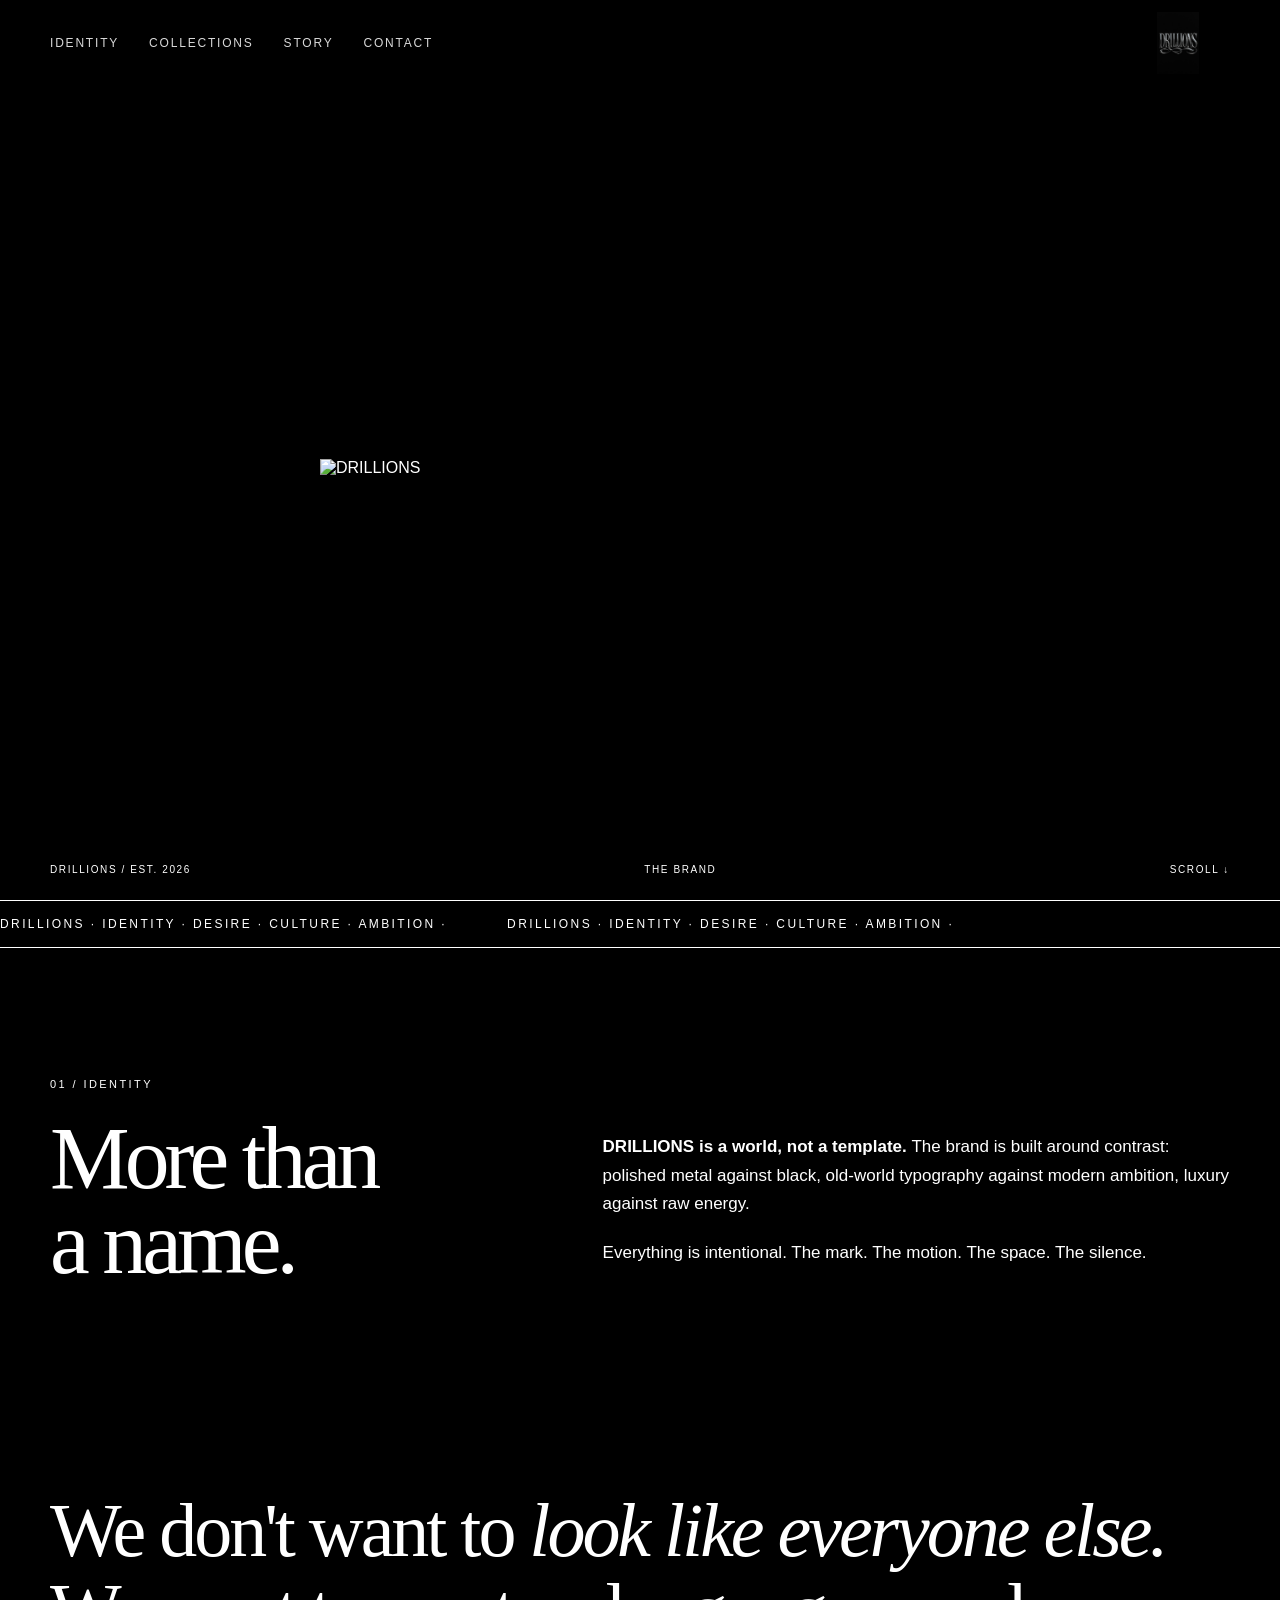
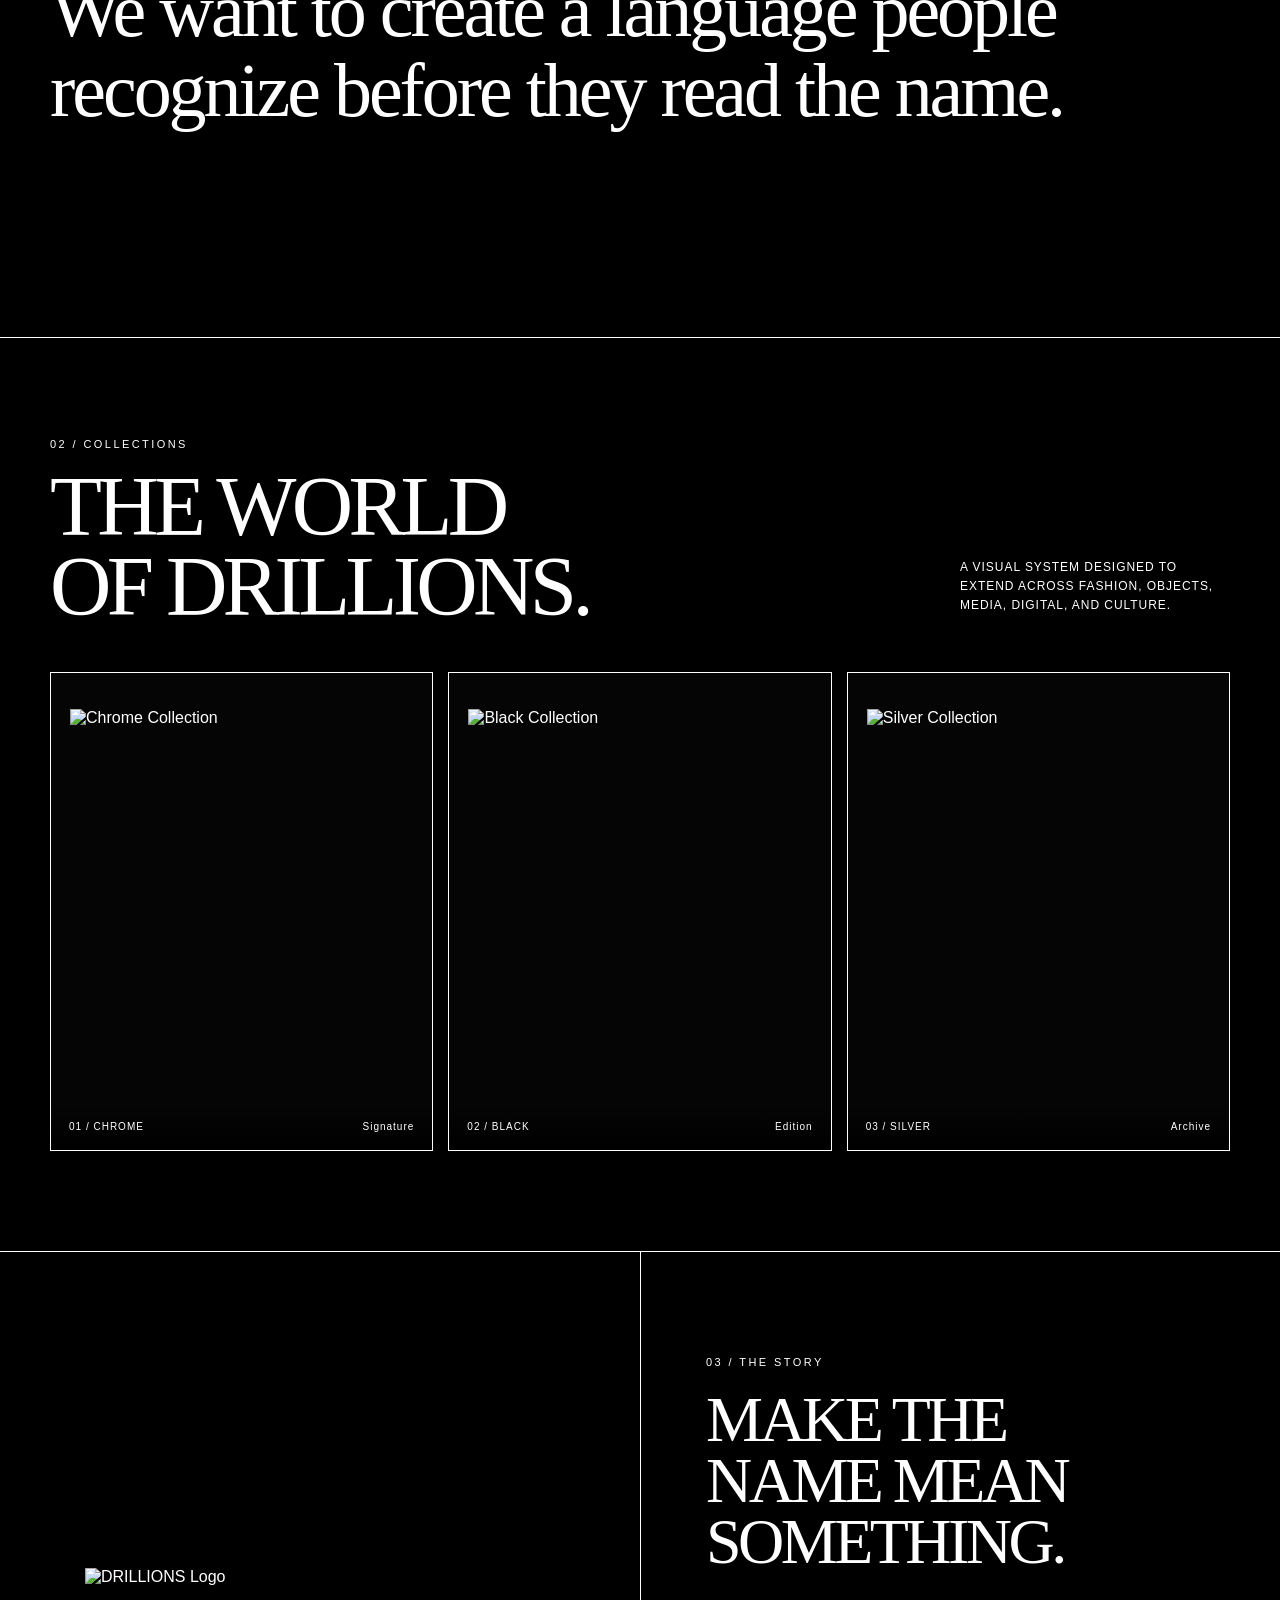
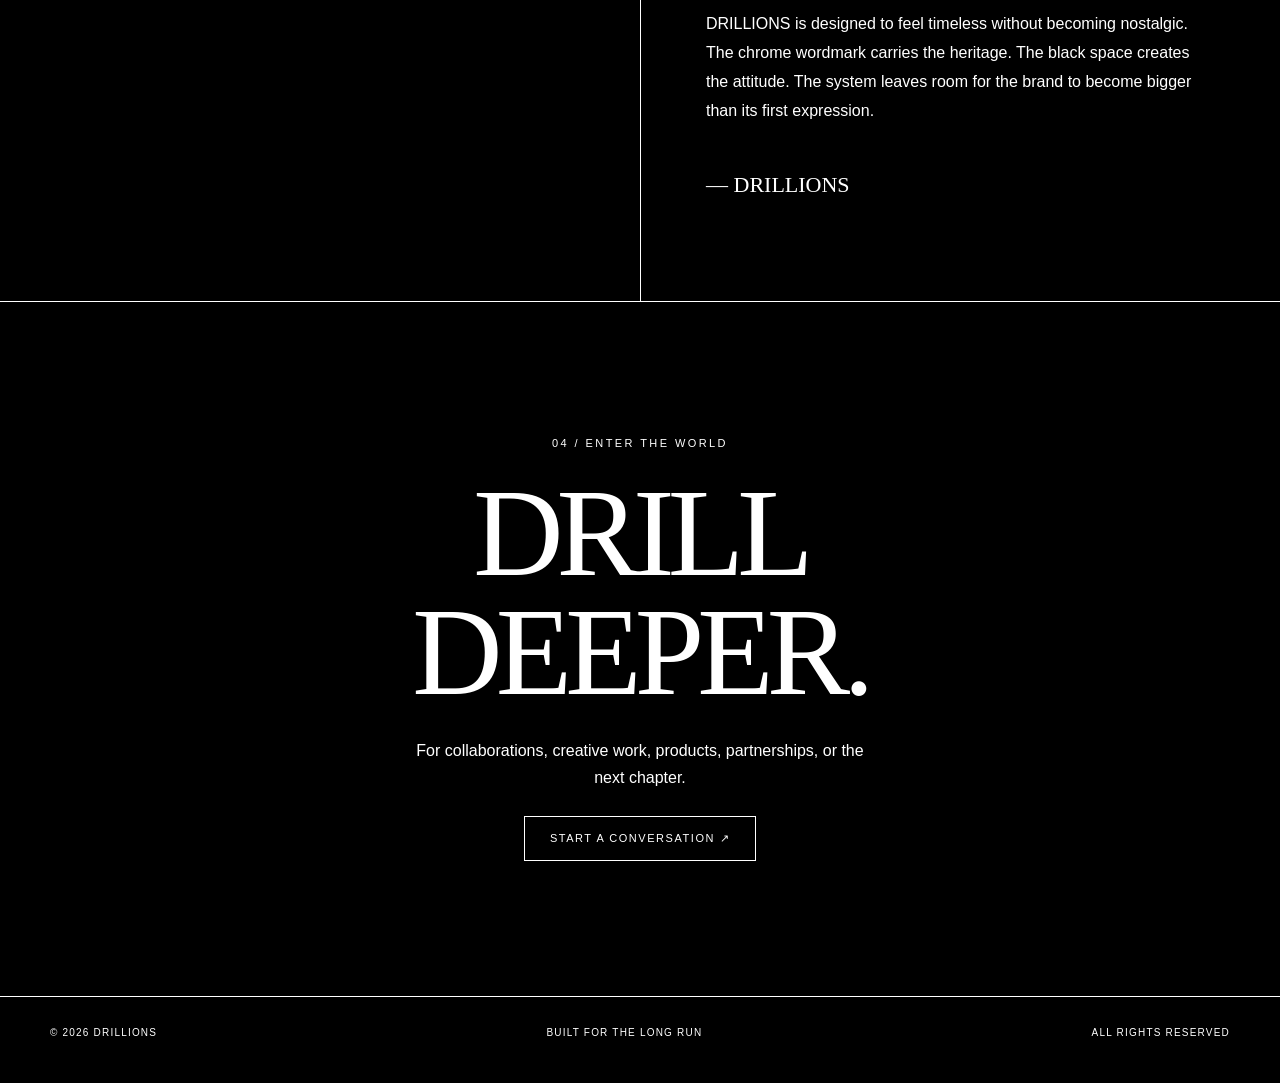
==== index.html @ 2d6c80e8 "Update logo image source in index.html" ====
<!DOCTYPE html>
<html lang="en">

<head>
  <meta charset="UTF-8">
  <meta name="viewport" content="width=device-width, initial-scale=1">

  <title>DRILLIONS — The Brand</title>

  <style>

    /* GENERAL */

    :root {
      --bg: #000;
      --fg: #fff;
      --max: 1180px;
    }

    * {
      box-sizing: border-box;
    }

    html {
      scroll-behavior: smooth;
    }

    body {
      margin: 0;
      background: #000;
      color: #fff;
      font-family: Arial, Helvetica, sans-serif;
      overflow-x: hidden;
    }

    a {
      color: #fff;
      text-decoration: none;
    }

    img {
      display: block;
      max-width: 100%;
    }

    .container {
      width: min(100% - 40px, var(--max));
      margin-inline: auto;
    }

    /* NAVIGATION */

    .nav {
      position: fixed;
      inset: 0 0 auto;
      z-index: 100;
      background: #000;
      border: 0;
      box-shadow: none;
    }

    .nav-inner {
      height: 86px;
      display: flex;
      align-items: center;
      gap: 28px;
    }

    .navlinks {
      display: flex;
      align-items: center;
      gap: 30px;
      font-size: 12px;
      letter-spacing: .15em;
      text-transform: uppercase;
    }

    .navlinks a {
      color: #fff;
      opacity: .85;
    }

    .navlinks a:hover {
      opacity: 1;
    }

    /* FLOATING TOP-RIGHT LOGO */

    .brand-logo {
      margin-left: auto;
      display: flex;
      align-items: center;
      justify-content: center;
      flex: 0 0 104px;
      width: 104px;
      height: 65px;
      padding: 0;
      border: 0;
      outline: 0;
      background: transparent;
      box-shadow: none;
      overflow: visible;
    }

    .floating-logo {
      display: block;
      width: 104px;
      height: 62px;
      object-fit: contain;
      background: transparent;
      border: 0;
      outline: 0;
      box-shadow: none;
      animation: logoFloat 5s ease-in-out infinite;
    }

    @keyframes logoFloat {
      0%, 100% {
        transform: translateY(0);
      }

      50% {
        transform: translateY(-3px);
      }
    }

    .menu {
      display: none;
      border: 0;
      background: transparent;
      color: #fff;
      font-size: 24px;
      cursor: pointer;
    }

    /* HERO */

    .hero {
      min-height: 100svh;
      display: flex;
      align-items: center;
      justify-content: center;
      padding: 110px 20px 75px;
      position: relative;
      background: #000;
      border: 0;
    }

    .hero-content {
      display: flex;
      justify-content: center;
      align-items: center;
      width: 100%;
      max-width: 800px;
      margin: auto;
    }

    .hero-logo {
      width: min(100%, 640px);
      max-height: 64vh;
      height: auto;
      object-fit: contain;
      margin: auto;
      border: 0;
    }

    .hero-bottom {
      position: absolute;
      bottom: 25px;
      left: 0;
      right: 0;
      display: flex;
      justify-content: space-between;
      font-size: 10px;
      letter-spacing: .16em;
      color: #fff;
    }

    /* MOVING BRAND TEXT */

    .marquee {
      overflow: hidden;
      white-space: nowrap;
      border-top: 1px solid #fff;
      border-bottom: 1px solid #fff;
      padding: 16px 0;
    }

    .track {
      display: flex;
      width: max-content;
      animation: marquee 25s linear infinite;
    }

    .track span {
      font-size: 12px;
      letter-spacing: .2em;
      padding-right: 60px;
    }

    @keyframes marquee {
      to {
        transform: translateX(-50%);
      }
    }

    /* SECTION LABELS */

    .eyebrow {
      font-size: 11px;
      letter-spacing: .22em;
      text-transform: uppercase;
      color: #fff;
    }

    /* IDENTITY */

    .intro {
      padding: 130px 0;
    }

    .intro-grid {
      display: grid;
      grid-template-columns: 1fr 1.3fr;
      gap: 70px;
    }

    .intro h1,
    .section-title,
    .story-copy h2,
    .contact h2 {
      font-family: Georgia, serif;
      font-weight: 400;
      letter-spacing: -.055em;
      line-height: .95;
    }

    .intro h1 {
      font-size: clamp(48px, 7vw, 96px);
      margin: 25px 0 0;
    }

    .intro-copy {
      align-self: end;
      color: #fff;
      font-size: 17px;
      line-height: 1.7;
    }

    .intro-copy p + p {
      margin-top: 20px;
    }

    /* MANIFESTO */

    .manifesto {
      padding: 0 0 130px;
    }

    .manifesto p {
      font-family: Georgia, serif;
      font-size: clamp(35px, 6vw, 76px);
      line-height: 1.05;
      letter-spacing: -.04em;
    }

    .manifesto em {
      color: #fff;
    }

    /* COLLECTIONS */

    .collections {
      padding: 100px 0;
      border-top: 1px solid #fff;
    }

    .section-top {
      display: flex;
      justify-content: space-between;
      align-items: end;
      gap: 25px;
      margin-bottom: 45px;
    }

    .section-title {
      font-size: clamp(45px, 7vw, 85px);
      margin: 16px 0 0;
    }

    .section-note {
      max-width: 270px;
      font-size: 12px;
      line-height: 1.6;
      letter-spacing: .08em;
      text-transform: uppercase;
      color: #fff;
    }

    .products {
      display: grid;
      grid-template-columns: repeat(3, minmax(0, 1fr));
      gap: 15px;
    }

    .product {
      position: relative;
      aspect-ratio: 4 / 5;
      overflow: hidden;
      background: #050505;
      border: 1px solid #fff;
    }

    .product-art {
      position: absolute;
      inset: 0;
      display: flex;
      align-items: center;
      justify-content: center;
    }

    .product-art img {
      width: 90%;
      height: 85%;
      object-fit: contain;
    }

    .product-info {
      position: absolute;
      bottom: 0;
      left: 0;
      right: 0;
      padding: 18px;
      display: flex;
      justify-content: space-between;
      gap: 10px;
      background: linear-gradient(transparent, #000);
      font-size: 10px;
      letter-spacing: .1em;
      color: #fff;
    }

    /* BRAND STORY */

    .story {
      display: grid;
      grid-template-columns: 1fr 1fr;
      min-height: 650px;
      border-top: 1px solid #fff;
    }

    .story-image {
      display: flex;
      align-items: center;
      justify-content: center;
      padding: 35px;
      background: #000;
    }

    .story-image img {
      width: min(100%, 470px);
      height: auto;
      object-fit: contain;
    }

    .story-copy {
      display: flex;
      flex-direction: column;
      justify-content: center;
      padding: 65px;
      border-left: 1px solid #fff;
    }

    .story-copy h2 {
      font-size: clamp(45px, 5vw, 75px);
      margin: 22px 0;
    }

    .story-copy p {
      line-height: 1.8;
      color: #fff;
    }

    .signature {
      margin-top: 30px;
      font-family: Georgia, serif;
      font-size: 22px;
    }

    /* CONTACT */

    .contact {
      text-align: center;
      padding: 135px 0;
      border-top: 1px solid #fff;
    }

    .contact h2 {
      font-size: clamp(55px, 10vw, 125px);
      margin: 25px 0;
    }

    .contact p {
      max-width: 480px;
      margin: 25px auto;
      line-height: 1.7;
    }

    .button {
      display: inline-block;
      padding: 15px 25px;
      border: 1px solid #fff;
      font-size: 11px;
      letter-spacing: .14em;
      text-transform: uppercase;
    }

    .button:hover {
      background: #fff;
      color: #000;
    }

    /* FOOTER */

    footer {
      border-top: 1px solid #fff;
      padding: 30px 0 45px;
      font-size: 10px;
      letter-spacing: .12em;
    }

    .footer {
      display: flex;
      justify-content: space-between;
      gap: 20px;
    }

    /* MOBILE */

    @media (max-width: 800px) {

      .container {
        width: min(100% - 30px, var(--max));
      }

      .nav-inner {
        height: 74px;
      }

      .menu {
        display: block;
        order: 0;
      }

      .brand-logo {
        order: 2;
        flex-basis: 90px;
        width: 90px;
        height: 55px;
      }

      .floating-logo {
        width: 90px;
        height: 54px;
      }

      .navlinks {
        display: none;
        position: absolute;
        top: 74px;
        left: 15px;
        right: 15px;
        flex-direction: column;
        align-items: flex-start;
        padding: 22px;
        background: #000;
        border: 1px solid #fff;
      }

      .navlinks.open {
        display: flex;
      }

      .hero {
        padding-top: 90px;
      }

      .hero-logo {
        width: min(100%, 550px);
        max-height: 48vh;
      }

      .hero-bottom {
        font-size: 8px;
      }

      .intro-grid,
      .story {
        grid-template-columns: 1fr;
        gap: 35px;
      }

      .products {
        grid-template-columns: 1fr;
      }

      .product {
        aspect-ratio: 4 / 4;
      }

      .section-top {
        display: block;
      }

      .section-note {
        margin-top: 20px;
      }

      .story-copy {
        border-left: 0;
        border-top: 1px solid #fff;
        padding: 45px 25px;
      }

      .footer {
        flex-direction: column;
      }
    }

    @media (prefers-reduced-motion: reduce) {
      html {
        scroll-behavior: auto;
      }

      .floating-logo,
      .track {
        animation: none;
      }
    }

  </style>
</head>

<body>

  <!-- NAVIGATION -->

  <nav class="nav" id="nav">
    <div class="container nav-inner">

      <div class="navlinks" id="navLinks">
        <a href="#identity">Identity</a>
        <a href="#collections">Collections</a>
        <a href="#story">Story</a>
        <a href="#contact">Contact</a>
      </div>

      <a href="#top" class="brand-logo"
         aria-label="DRILLIONS home">
        <img
          src="drillions.jpg"
          alt="DRILLIONS Chrome Logo"
          class="floating-logo"
        >
      </a>

      <button
        class="menu"
        id="menuButton"
        aria-label="Toggle navigation"
        aria-controls="navLinks"
        aria-expanded="false"
      >
        ☰
      </button>

    </div>
  </nav>

  <!-- MAIN LOGO -->

  <header class="hero" id="top">

    <div class="container hero-content">

      <img
        src="images/drillions.jpg"
        alt="DRILLIONS"
        class="hero-logo"
      >

    </div>

    <div class="container hero-bottom">
      <span>DRILLIONS / EST. 2026</span>
      <span>THE BRAND</span>
      <span>SCROLL ↓</span>
    </div>

  </header>

  <!-- MOVING TEXT -->

  <div class="marquee" aria-hidden="true">
    <div class="track">
      <span>
        DRILLIONS · IDENTITY · DESIRE ·
        CULTURE · AMBITION ·
      </span>
      <span>
        DRILLIONS · IDENTITY · DESIRE ·
        CULTURE · AMBITION ·
      </span>
    </div>
  </div>

  <main>

    <!-- IDENTITY -->

    <section class="intro" id="identity">
      <div class="container intro-grid">

        <div>
          <div class="eyebrow">01 / Identity</div>
          <h1>More than<br>a name.</h1>
        </div>

        <div class="intro-copy">
          <p>
            <strong>
              DRILLIONS is a world, not a template.
            </strong>
            The brand is built around contrast:
            polished metal against black,
            old-world typography against modern
            ambition, luxury against raw energy.
          </p>

          <p>
            Everything is intentional.
            The mark. The motion.
            The space. The silence.
          </p>
        </div>

      </div>
    </section>

    <!-- MANIFESTO -->

    <section class="manifesto">
      <div class="container">
        <p>
          We don't want to
          <em>look like everyone else.</em>
          We want to create a language
          people recognize before they
          read the name.
        </p>
      </div>
    </section>

    <!-- COLLECTIONS -->

    <section class="collections" id="collections">
      <div class="container">

        <div class="section-top">
          <div>
            <div class="eyebrow">
              02 / Collections
            </div>
            <h2 class="section-title">
              THE WORLD<br>
              OF DRILLIONS.
            </h2>
          </div>

          <p class="section-note">
            A visual system designed to extend
            across fashion, objects, media,
            digital, and culture.
          </p>
        </div>

        <div class="products">

          <article class="product">
            <div class="product-art">
              <img
                src="images/drillions.jpg"
                alt="Chrome Collection"
              >
            </div>
            <div class="product-info">
              <span>01 / CHROME</span>
              <span>Signature</span>
            </div>
          </article>

          <article class="product">
            <div class="product-art">
              <img
                src="images/drillions.jpg"
                alt="Black Collection"
              >
            </div>
            <div class="product-info">
              <span>02 / BLACK</span>
              <span>Edition</span>
            </div>
          </article>

          <article class="product">
            <div class="product-art">
              <img
                src="images/drillions.jpg"
                alt="Silver Collection"
              >
            </div>
            <div class="product-info">
              <span>03 / SILVER</span>
              <span>Archive</span>
            </div>
          </article>

        </div>
      </div>
    </section>

    <!-- STORY -->

    <section class="story" id="story">

      <div class="story-image">
        <img
          src="images/drillions.jpg"
          alt="DRILLIONS Logo"
        >
      </div>

      <div class="story-copy">

        <div class="eyebrow">
          03 / The Story
        </div>

        <h2>
          MAKE THE<br>
          NAME MEAN<br>
          SOMETHING.
        </h2>

        <p>
          DRILLIONS is designed to feel timeless
          without becoming nostalgic.

          The chrome wordmark carries the heritage.
          The black space creates the attitude.

          The system leaves room for the brand
          to become bigger than its first expression.
        </p>

        <div class="signature">
          — DRILLIONS
        </div>

      </div>

    </section>

    <!-- CONTACT -->

    <section class="contact" id="contact">
      <div class="container">

        <div class="eyebrow">
          04 / Enter the World
        </div>

        <h2>
          DRILL<br>
          DEEPER.
        </h2>

        <p>
          For collaborations, creative work,
          products, partnerships, or
          the next chapter.
        </p>

        <a
          href="mailto:hello@drillions.com"
          class="button"
        >
          Start a conversation ↗
        </a>

      </div>
    </section>

  </main>

  <!-- FOOTER -->

  <footer>
    <div class="container footer">

      <span>
        © <span id="year">2026</span> DRILLIONS
      </span>

      <span>BUILT FOR THE LONG RUN</span>

      <span>ALL RIGHTS RESERVED</span>

    </div>
  </footer>

  <!-- JAVASCRIPT -->

  <script>

    const nav = document.getElementById("nav");

    const menuButton =
      document.getElementById("menuButton");

    const navLinks =
      document.getElementById("navLinks");

    // Navbar scrolling

    function updateNav() {
      nav.classList.toggle(
        "scrolled",
        window.scrollY > 40
      );
    }

    window.addEventListener(
      "scroll",
      updateNav,
      { passive: true }
    );

    updateNav();

    // Mobile menu

    menuButton.addEventListener("click", () => {

      const isOpen =
        navLinks.classList.toggle("open");

      menuButton.setAttribute(
        "aria-expanded",
        String(isOpen)
      );

    });

    // Close mobile menu after clicking link

    navLinks.querySelectorAll("a").forEach(link => {

      link.addEventListener("click", () => {

        navLinks.classList.remove("open");

        menuButton.setAttribute(
          "aria-expanded",
          "false"
        );

      });

    });

    // Copyright year

    document.getElementById("year").textContent =
      new Date().getFullYear();

  </script>

</body>
</html>
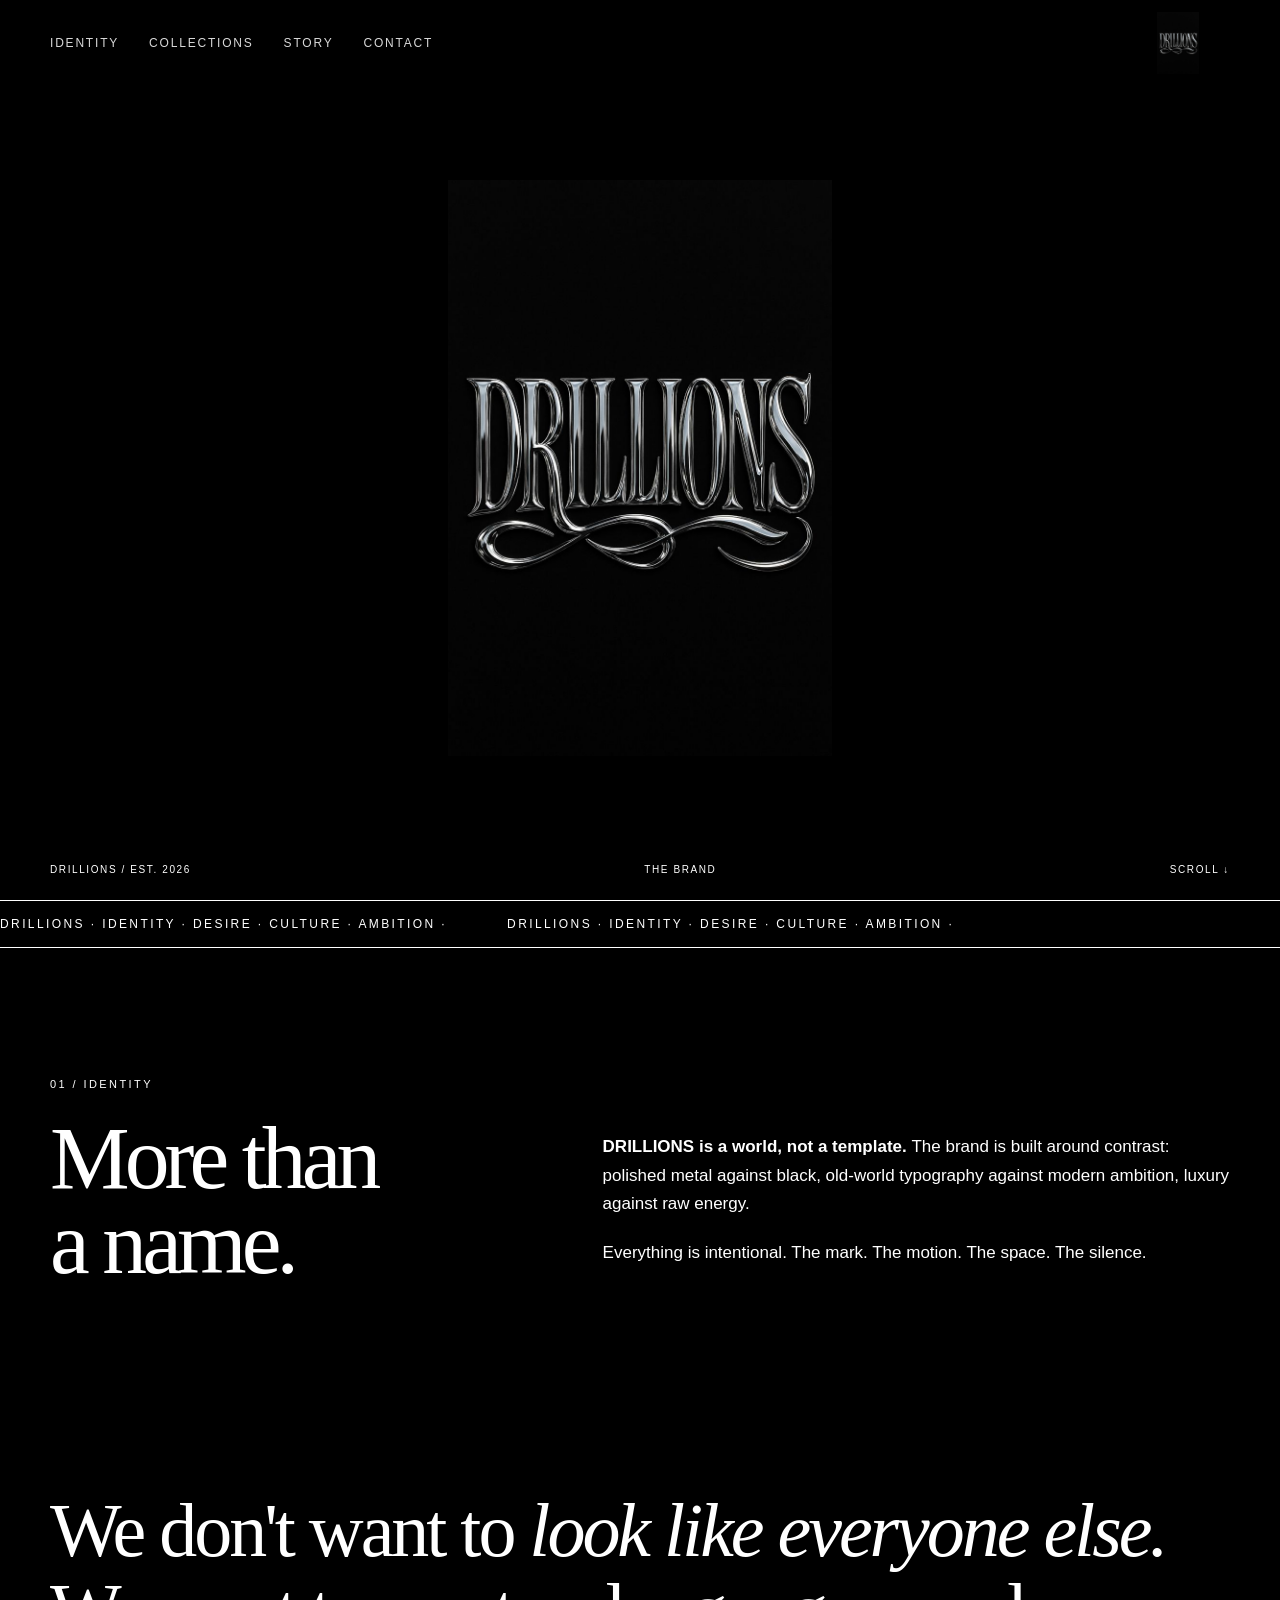
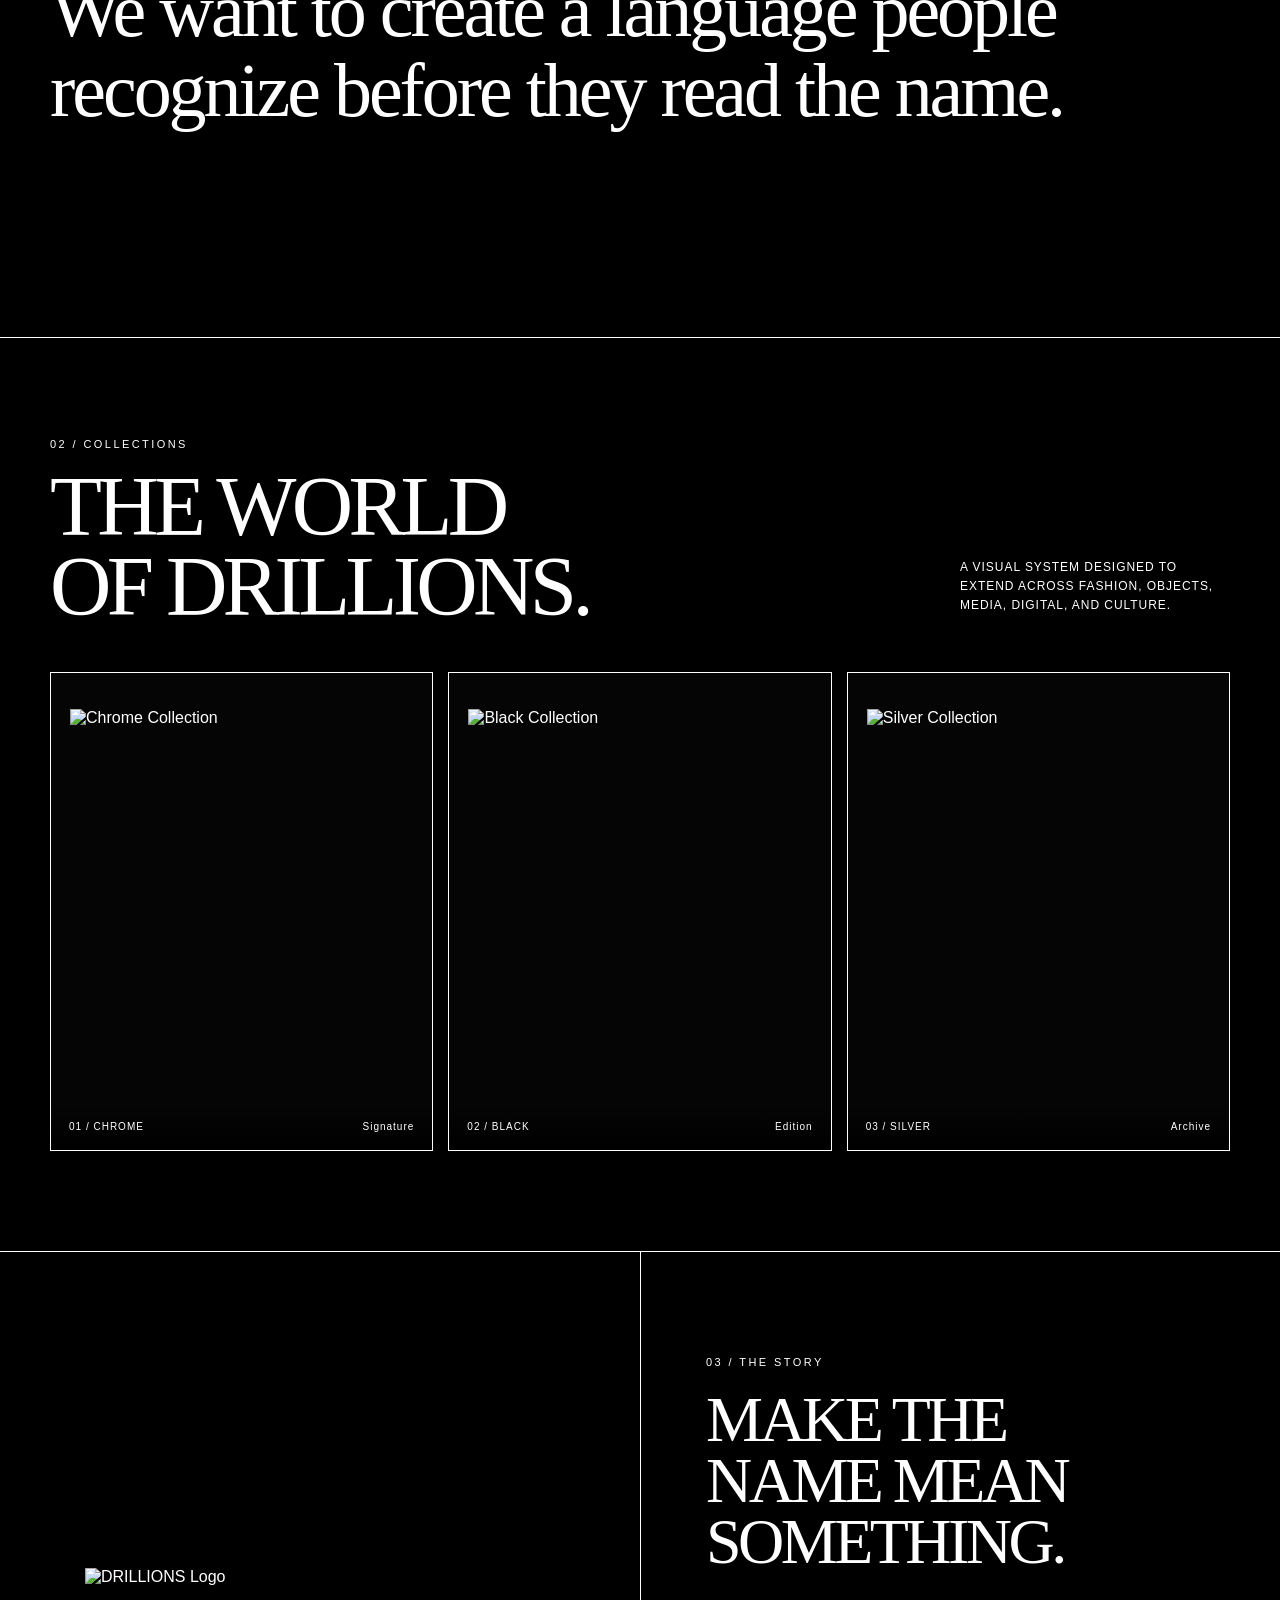
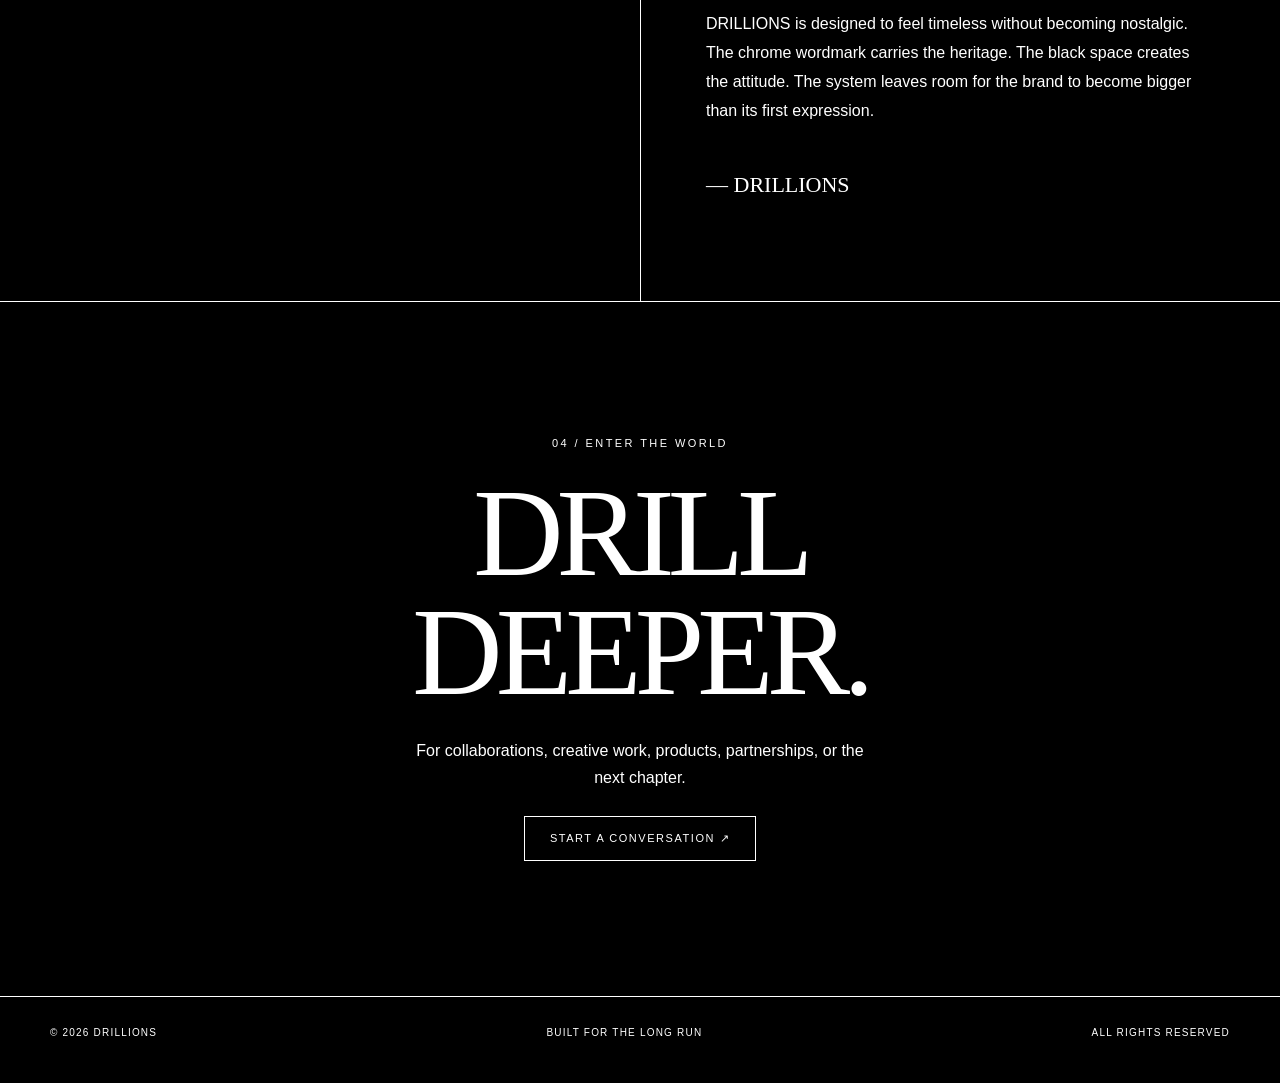
==== commit 4506ffae: "Update image source path in index.html" ====
--- a/index.html
+++ b/index.html
@@ -585,7 +585,7 @@
     <div class="container hero-content">
 
       <img
-        src="images/drillions.jpg"
+       src="drillions.jpg"
         alt="DRILLIONS"
         class="hero-logo"
       >
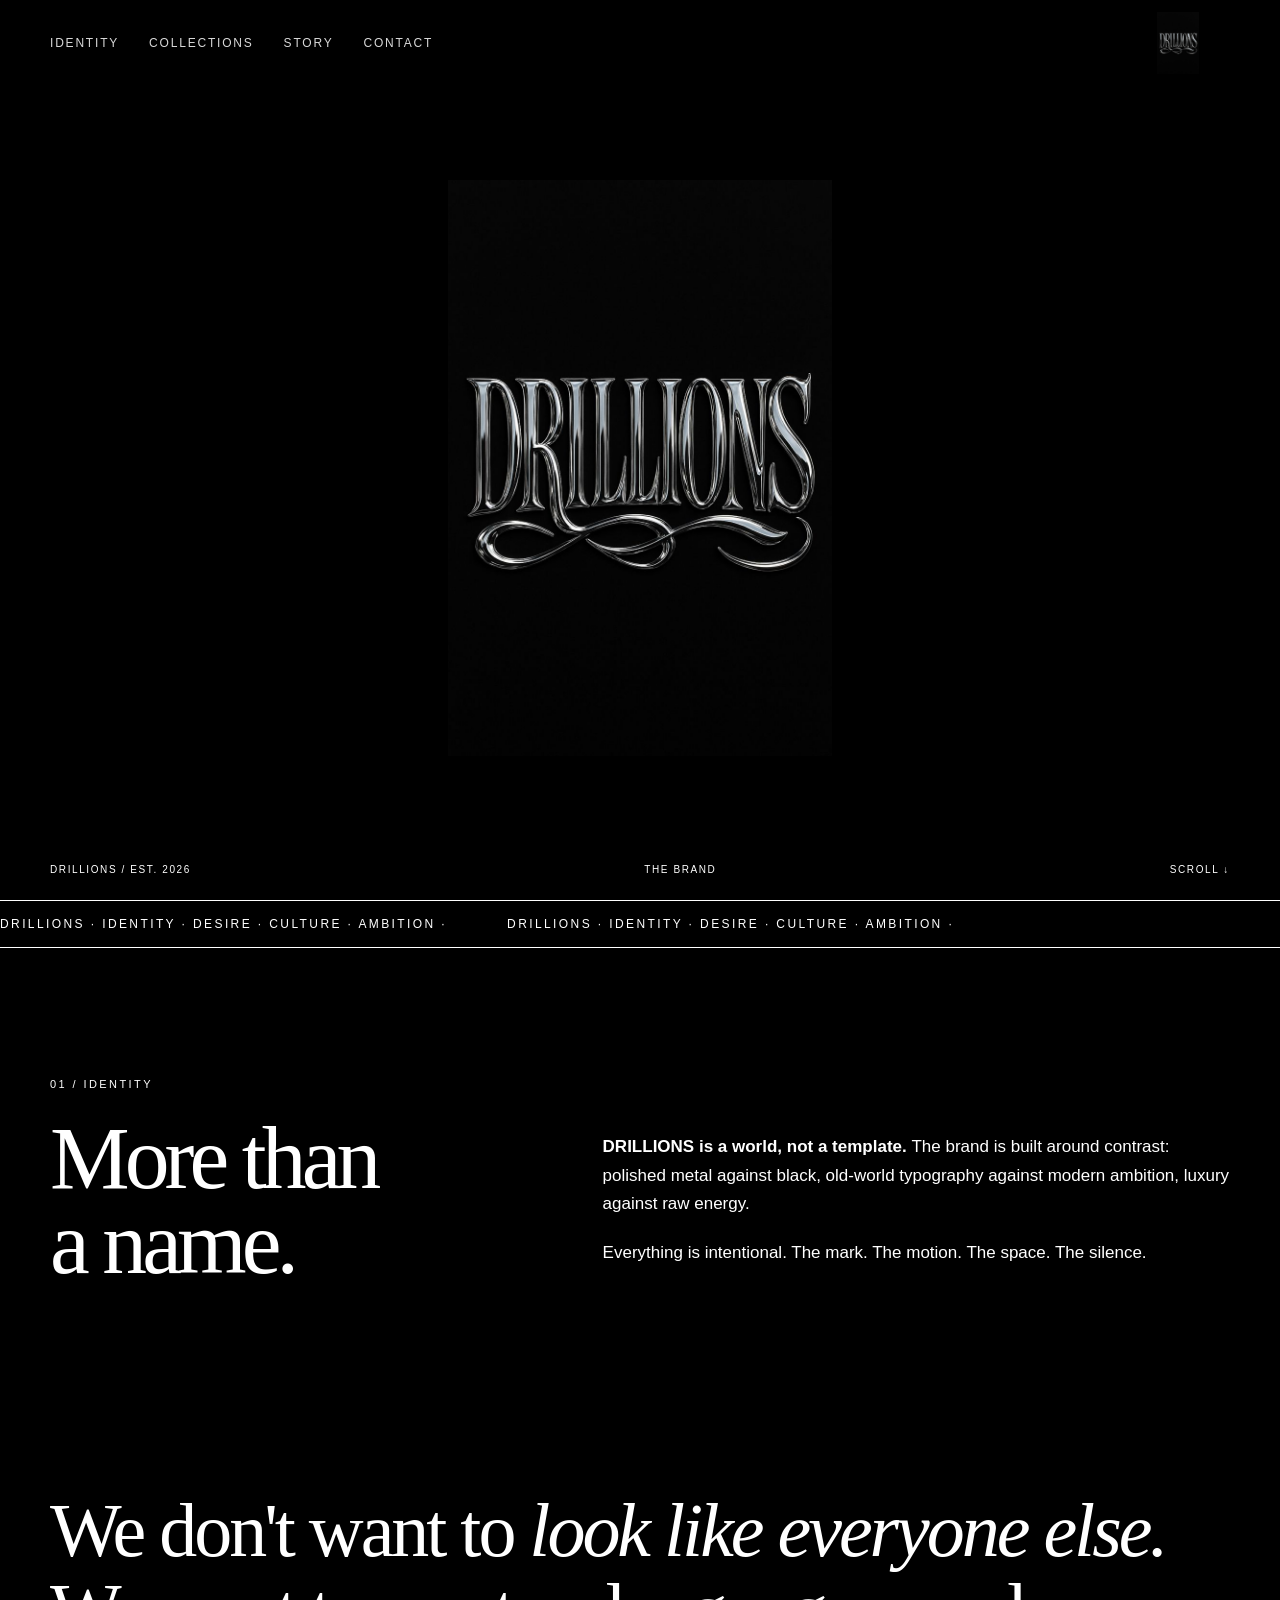
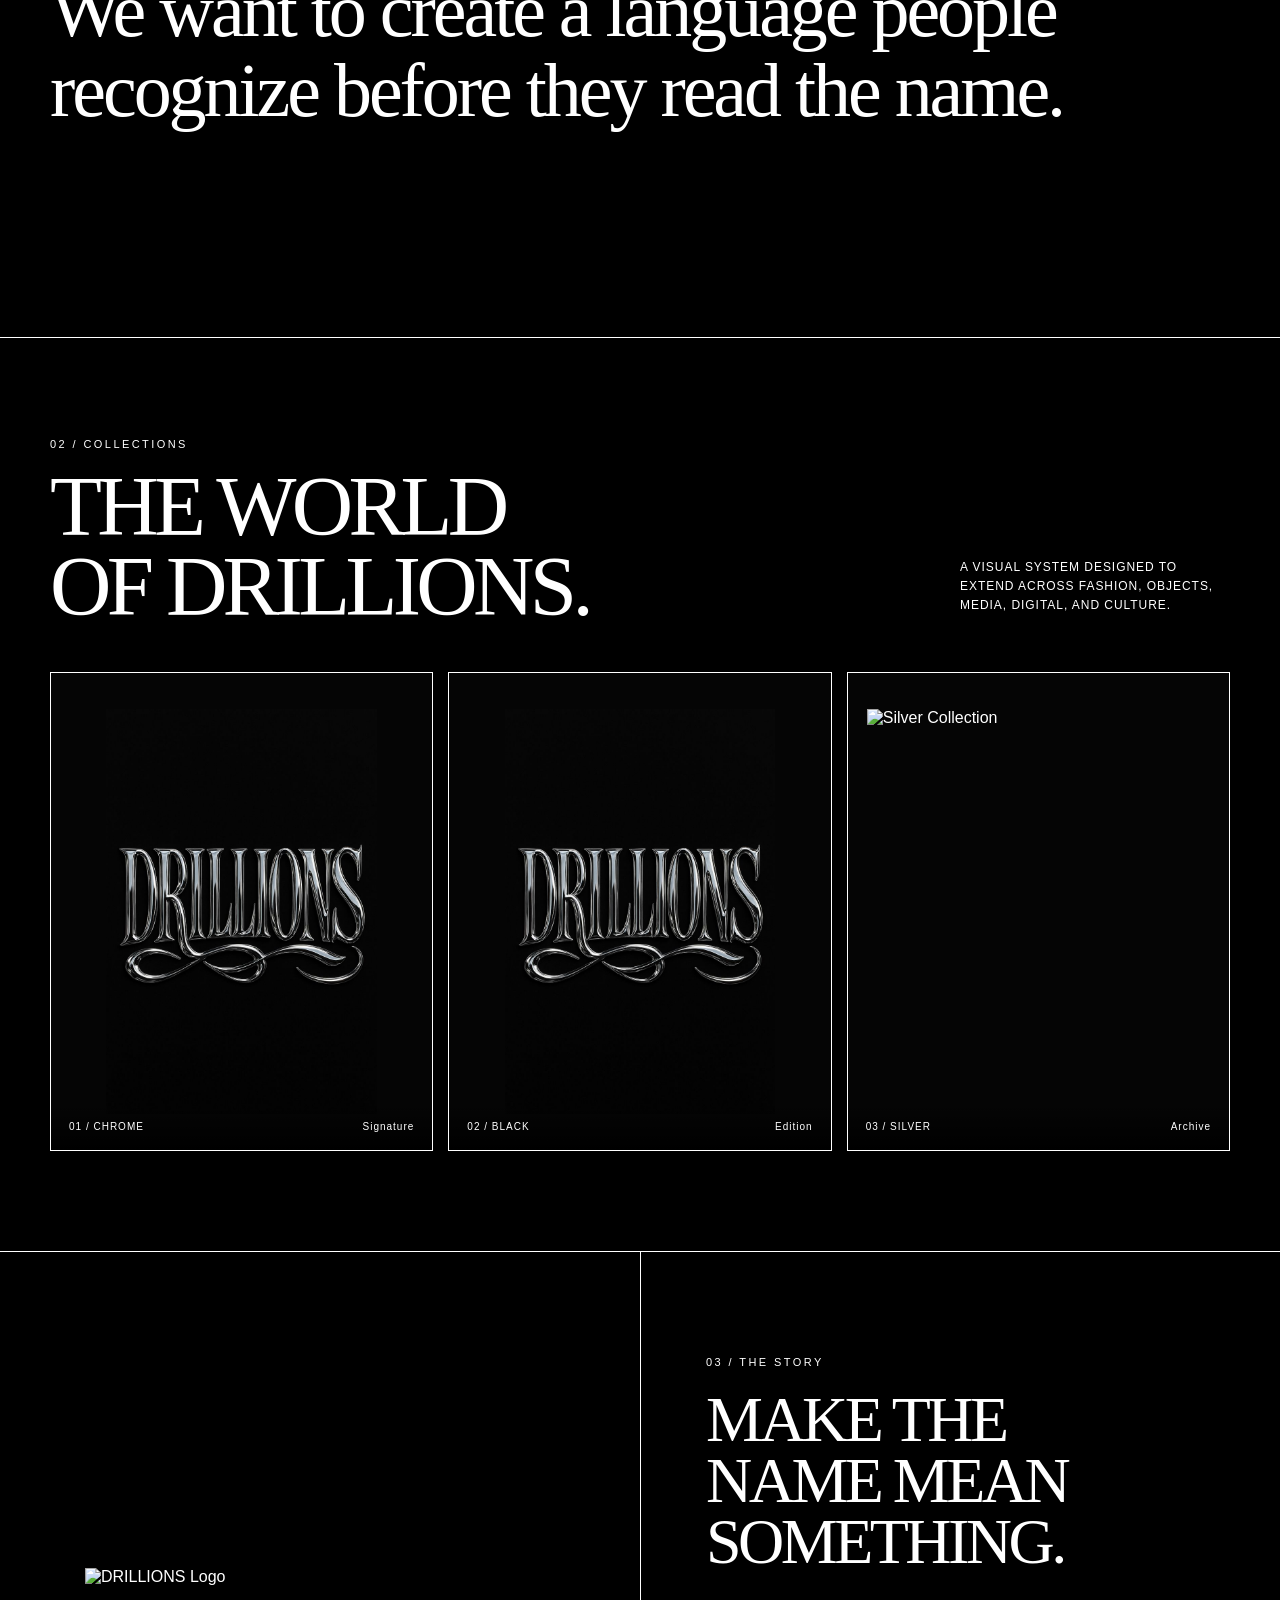
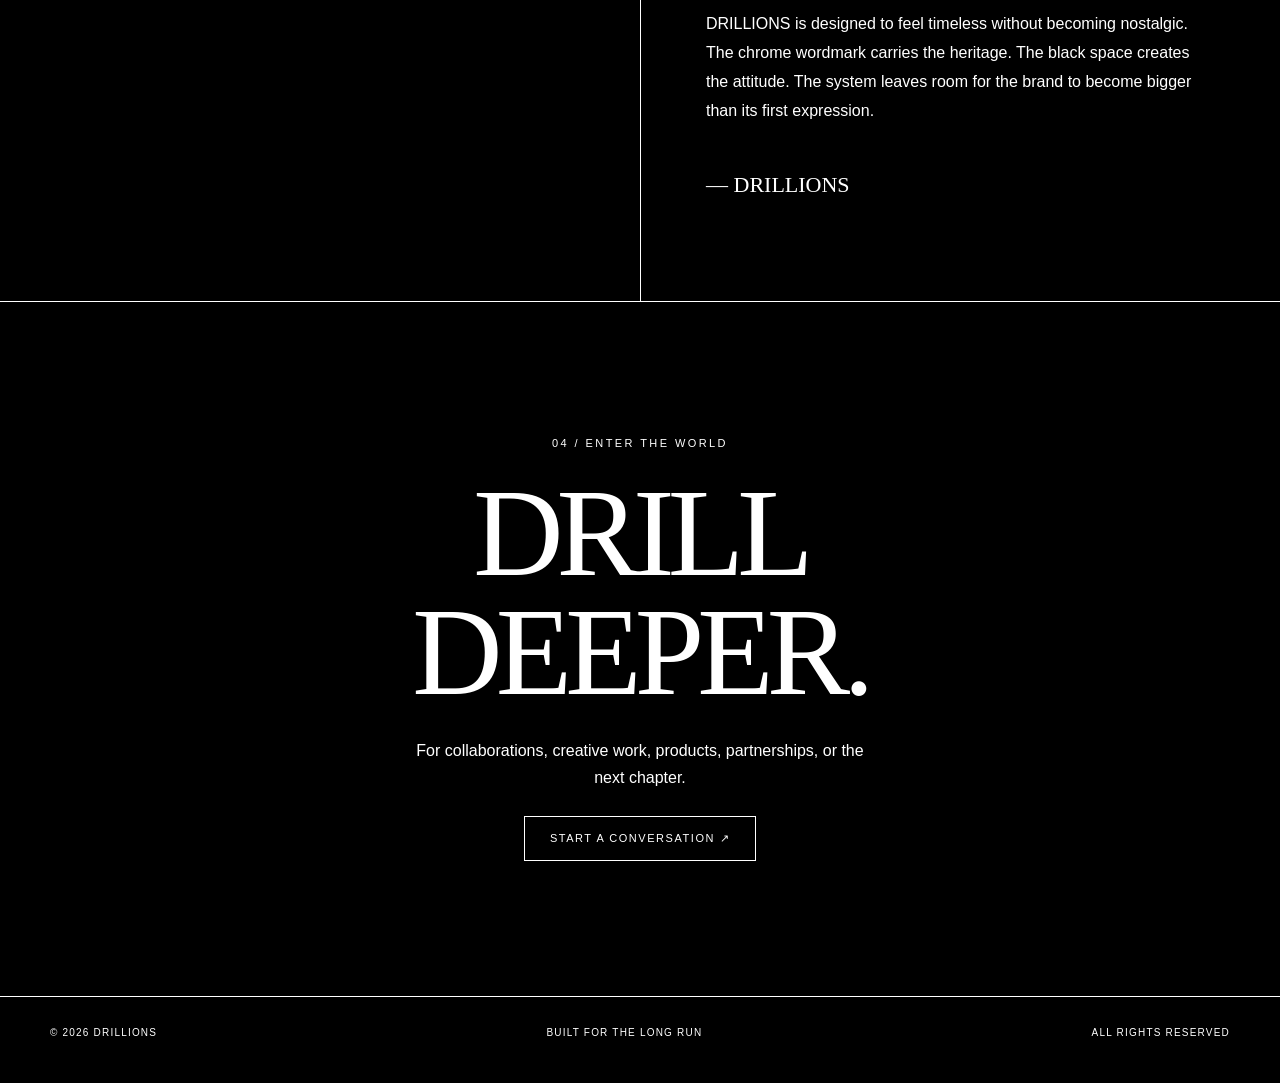
==== commit 79b84021: "Fix image source paths in index.html Updated image source paths to remove 'images/' prefix." ====
--- a/index.html
+++ b/index.html
@@ -690,7 +690,7 @@
           <article class="product">
             <div class="product-art">
               <img
-                src="images/drillions.jpg"
+                src="drillions.jpg"
                 alt="Chrome Collection"
               >
             </div>
@@ -703,7 +703,7 @@
           <article class="product">
             <div class="product-art">
               <img
-                src="images/drillions.jpg"
+                src="drillions.jpg"
                 alt="Black Collection"
               >
             </div>
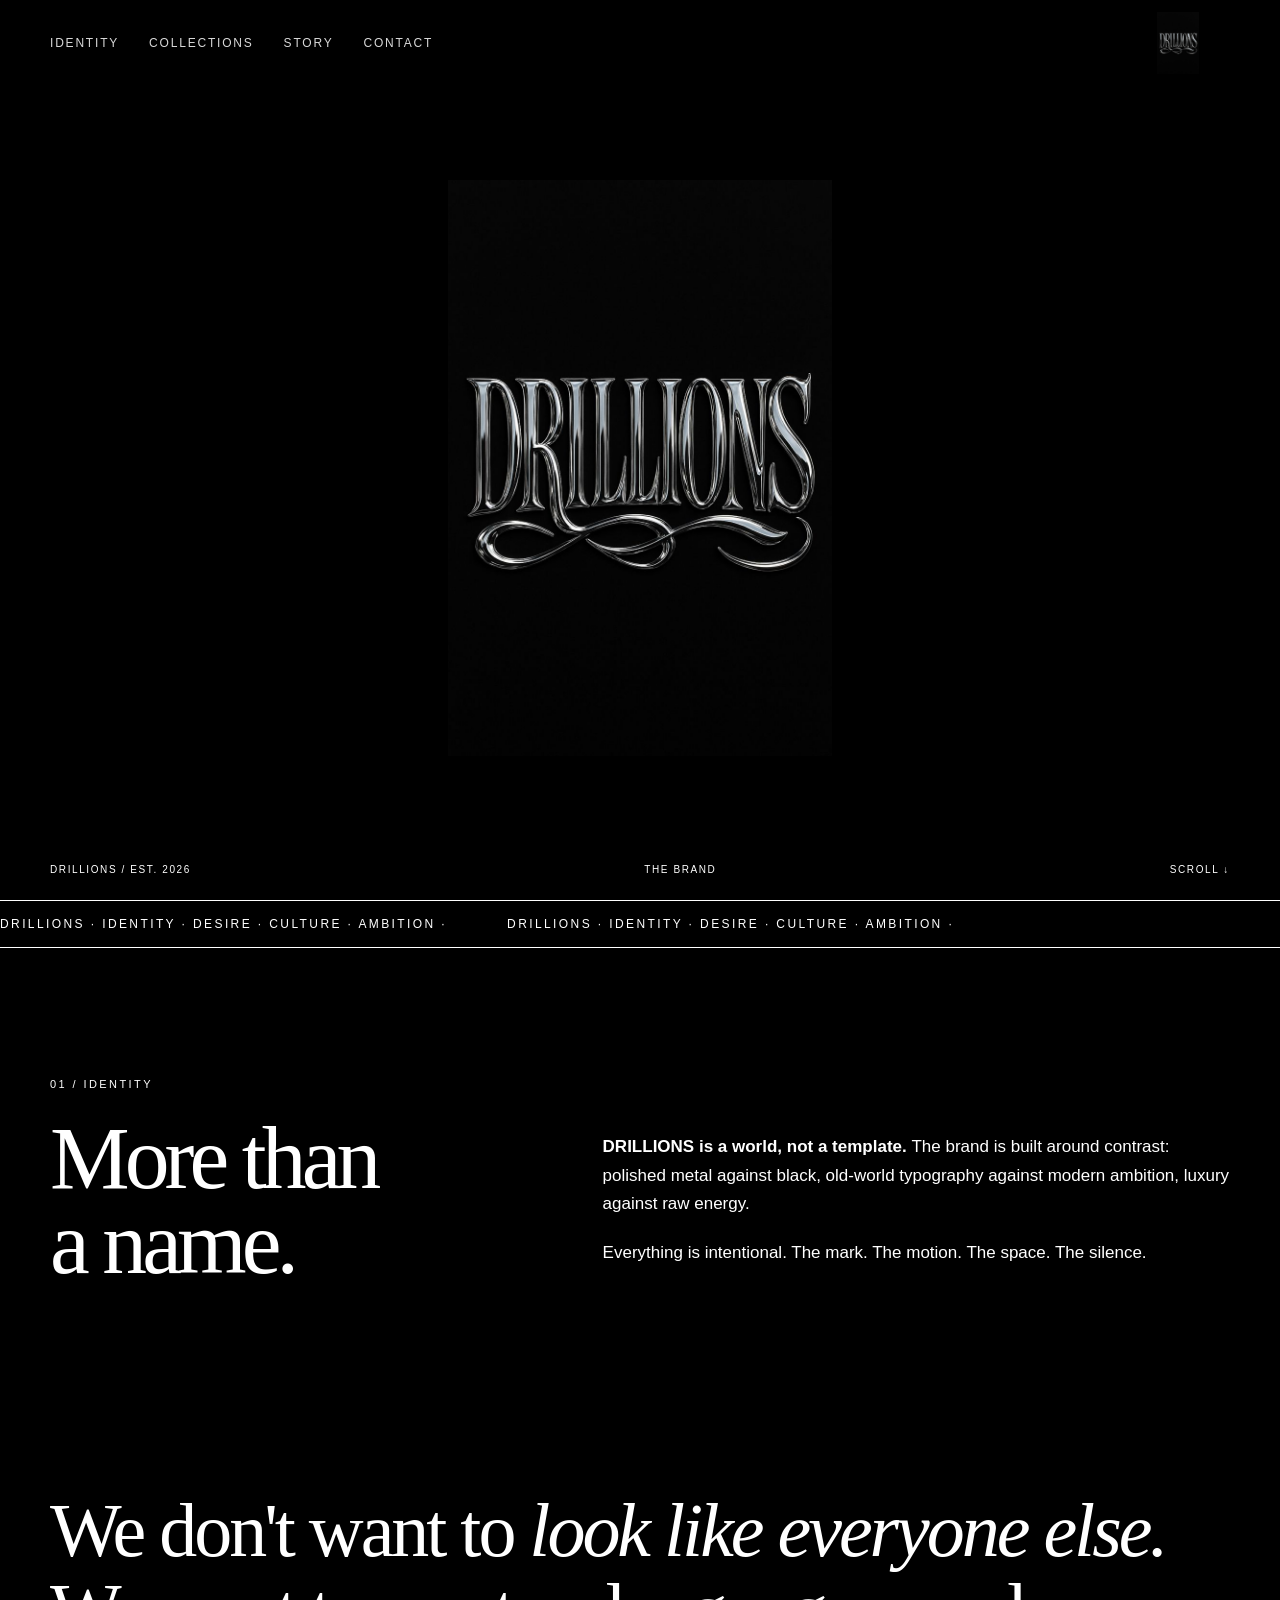
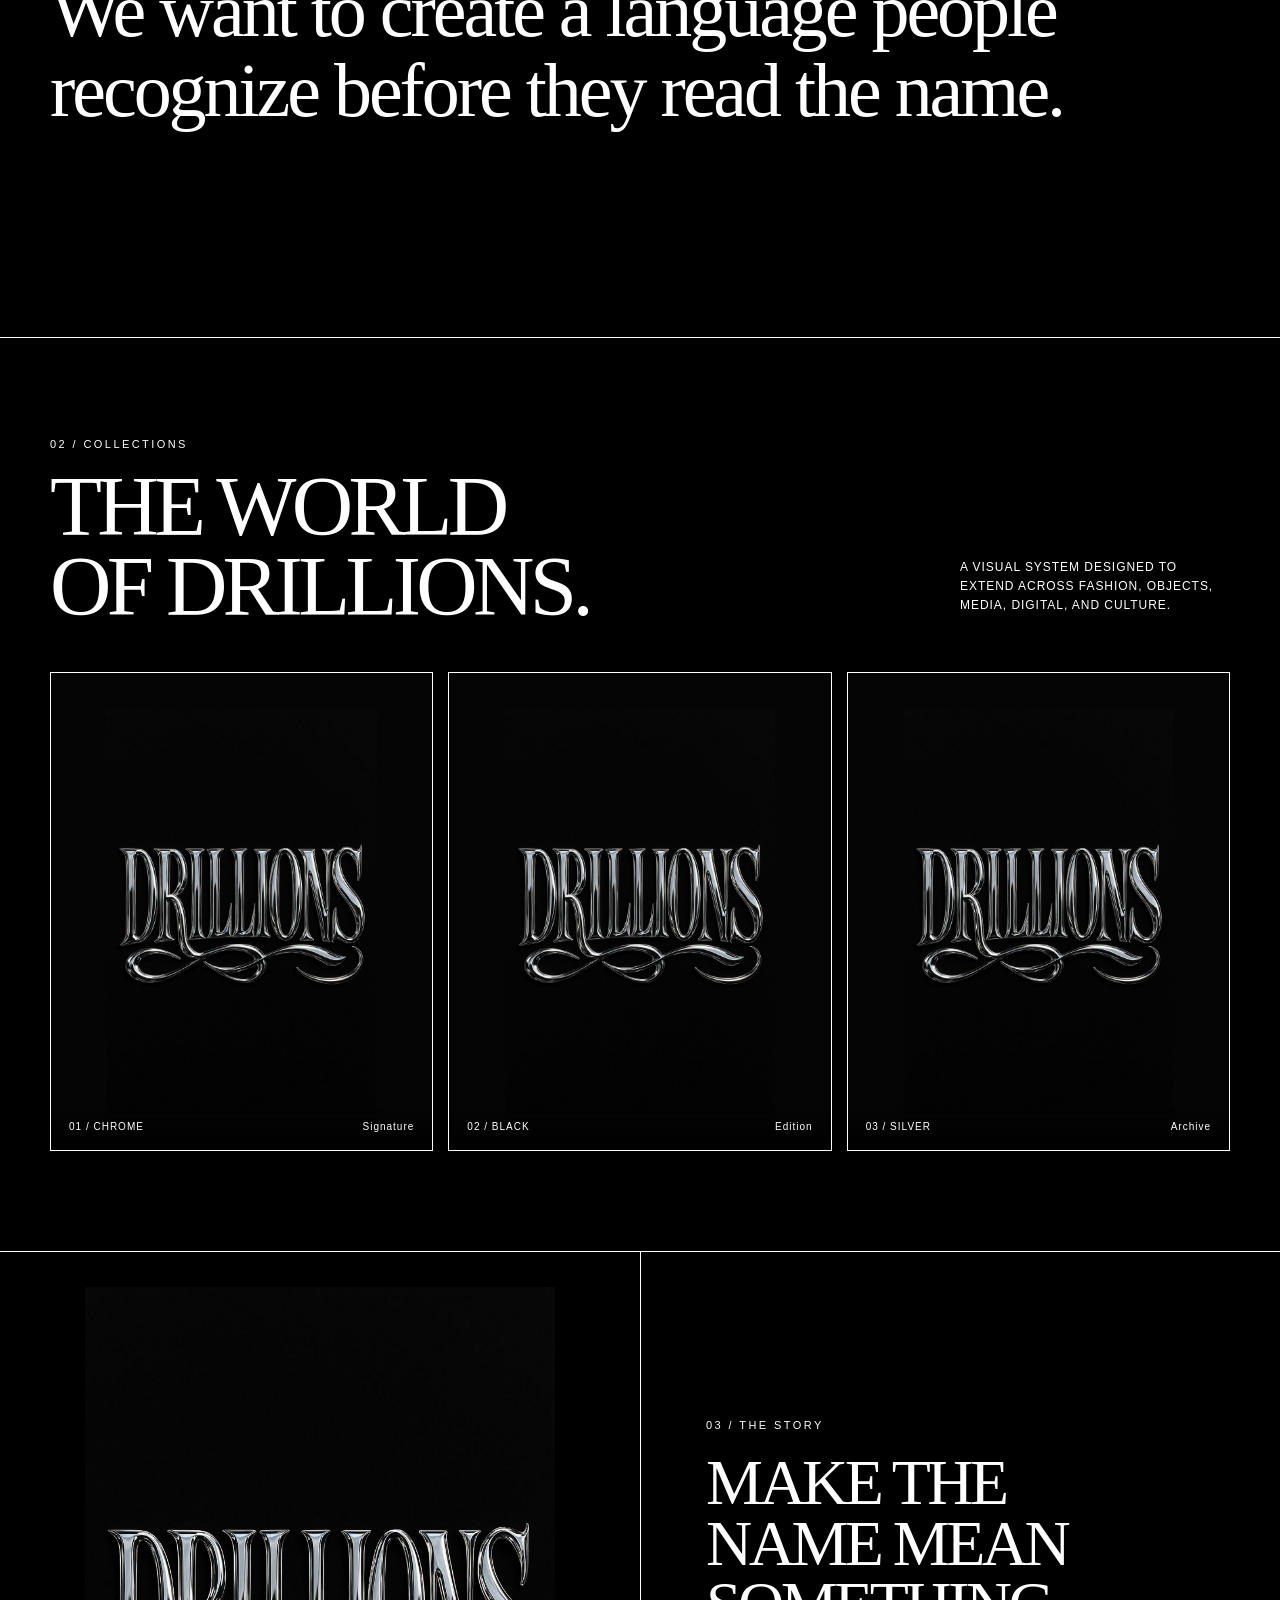
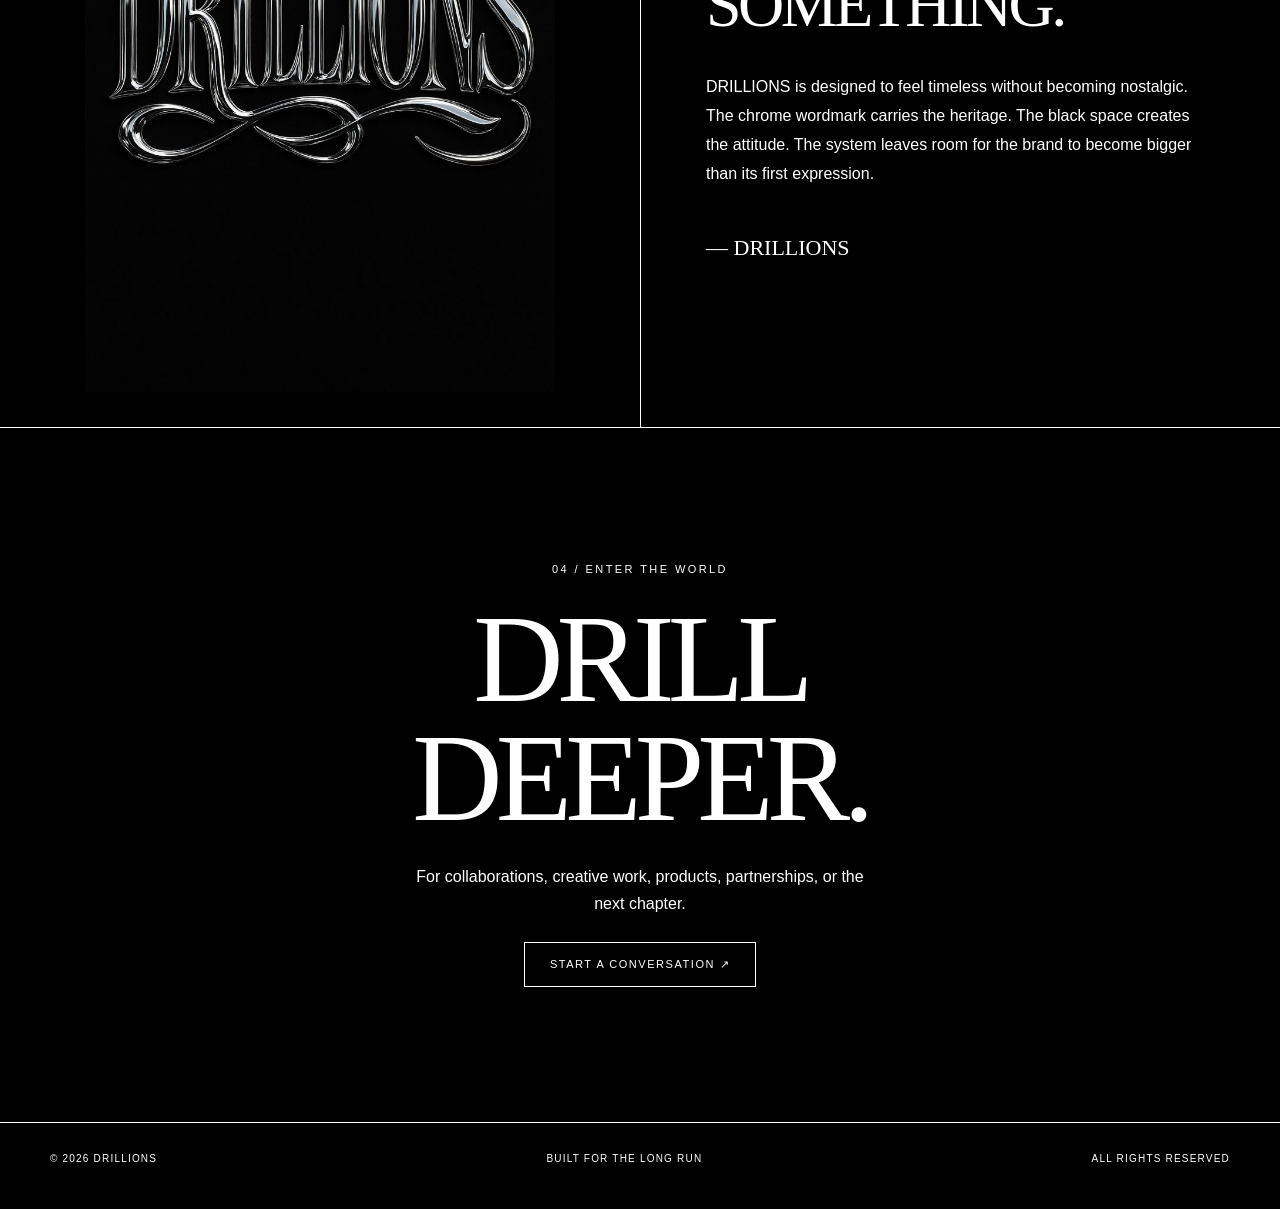
==== commit 96868714: "Update image source paths in index.html" ====
--- a/index.html
+++ b/index.html
@@ -716,7 +716,7 @@
           <article class="product">
             <div class="product-art">
               <img
-                src="images/drillions.jpg"
+                src="drillions.jpg"
                 alt="Silver Collection"
               >
             </div>
@@ -736,7 +736,7 @@
 
       <div class="story-image">
         <img
-          src="images/drillions.jpg"
+          src="drillions.jpg"
           alt="DRILLIONS Logo"
         >
       </div>
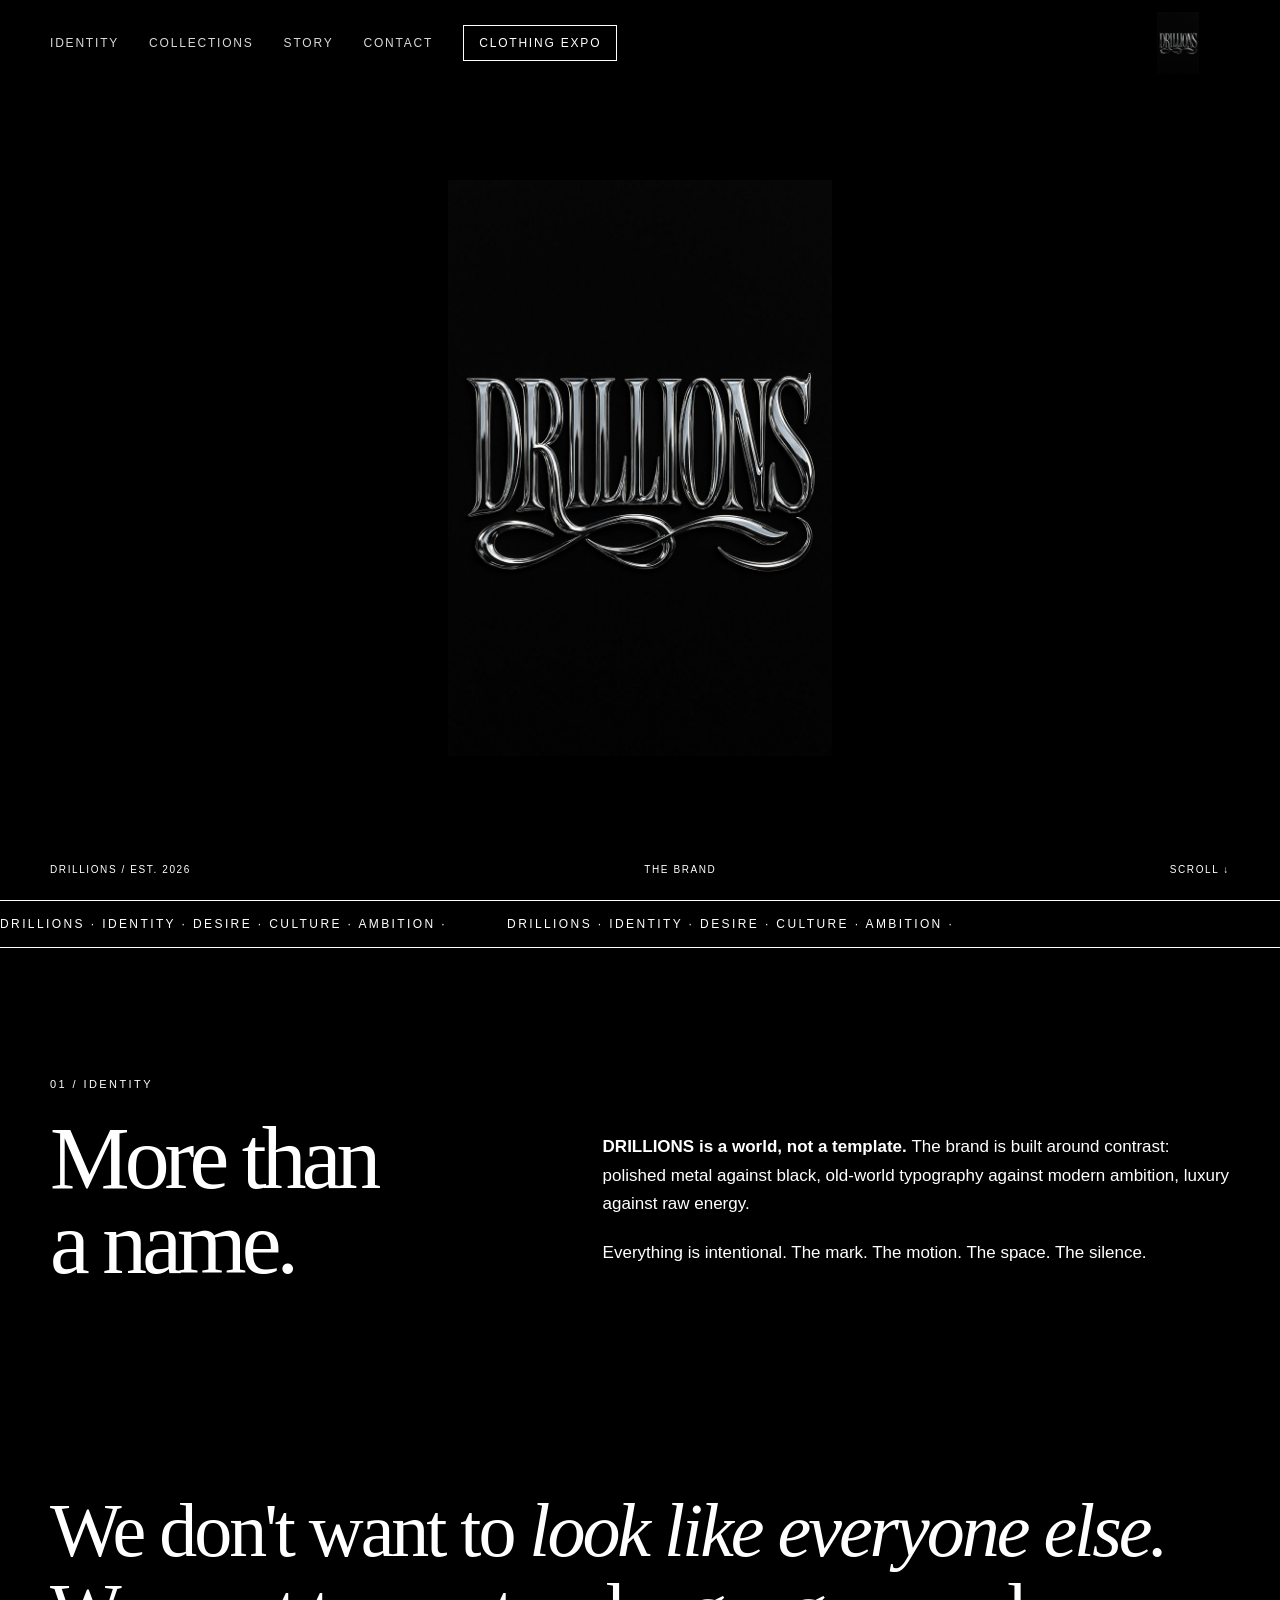
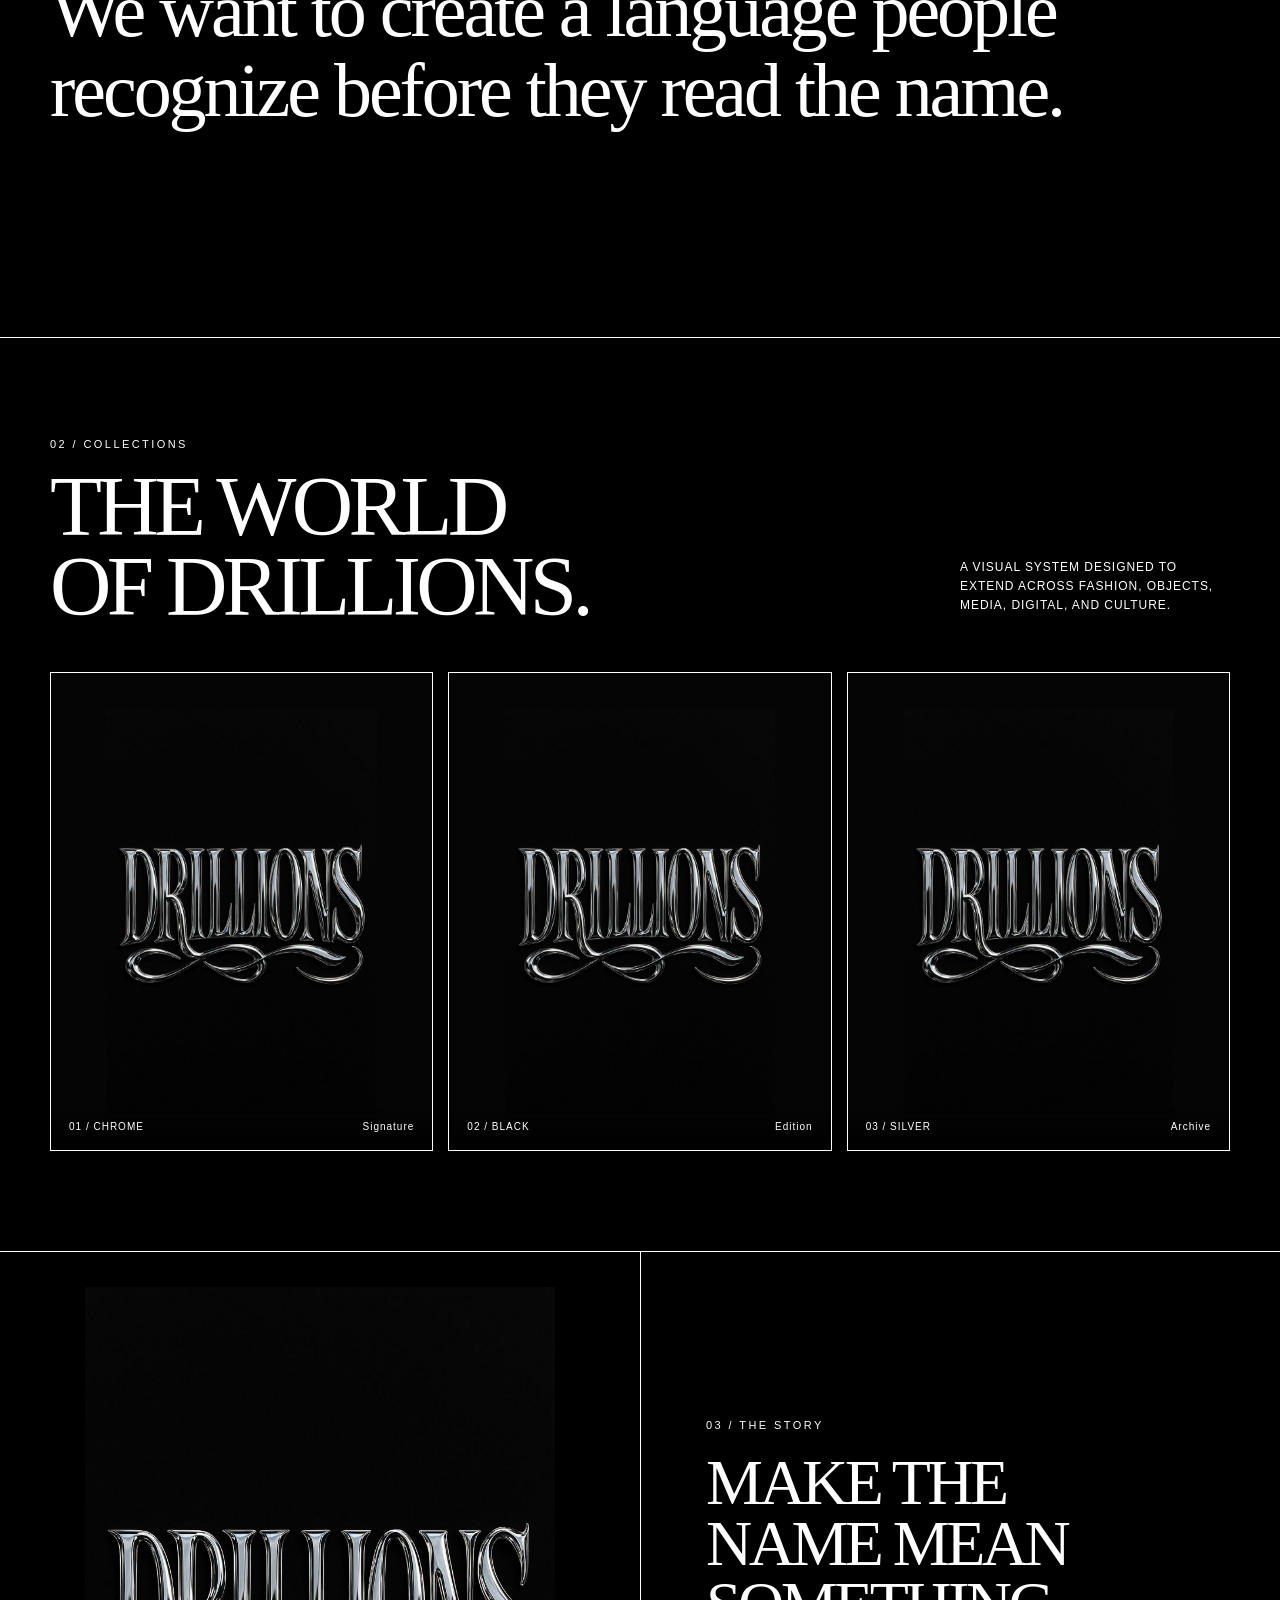
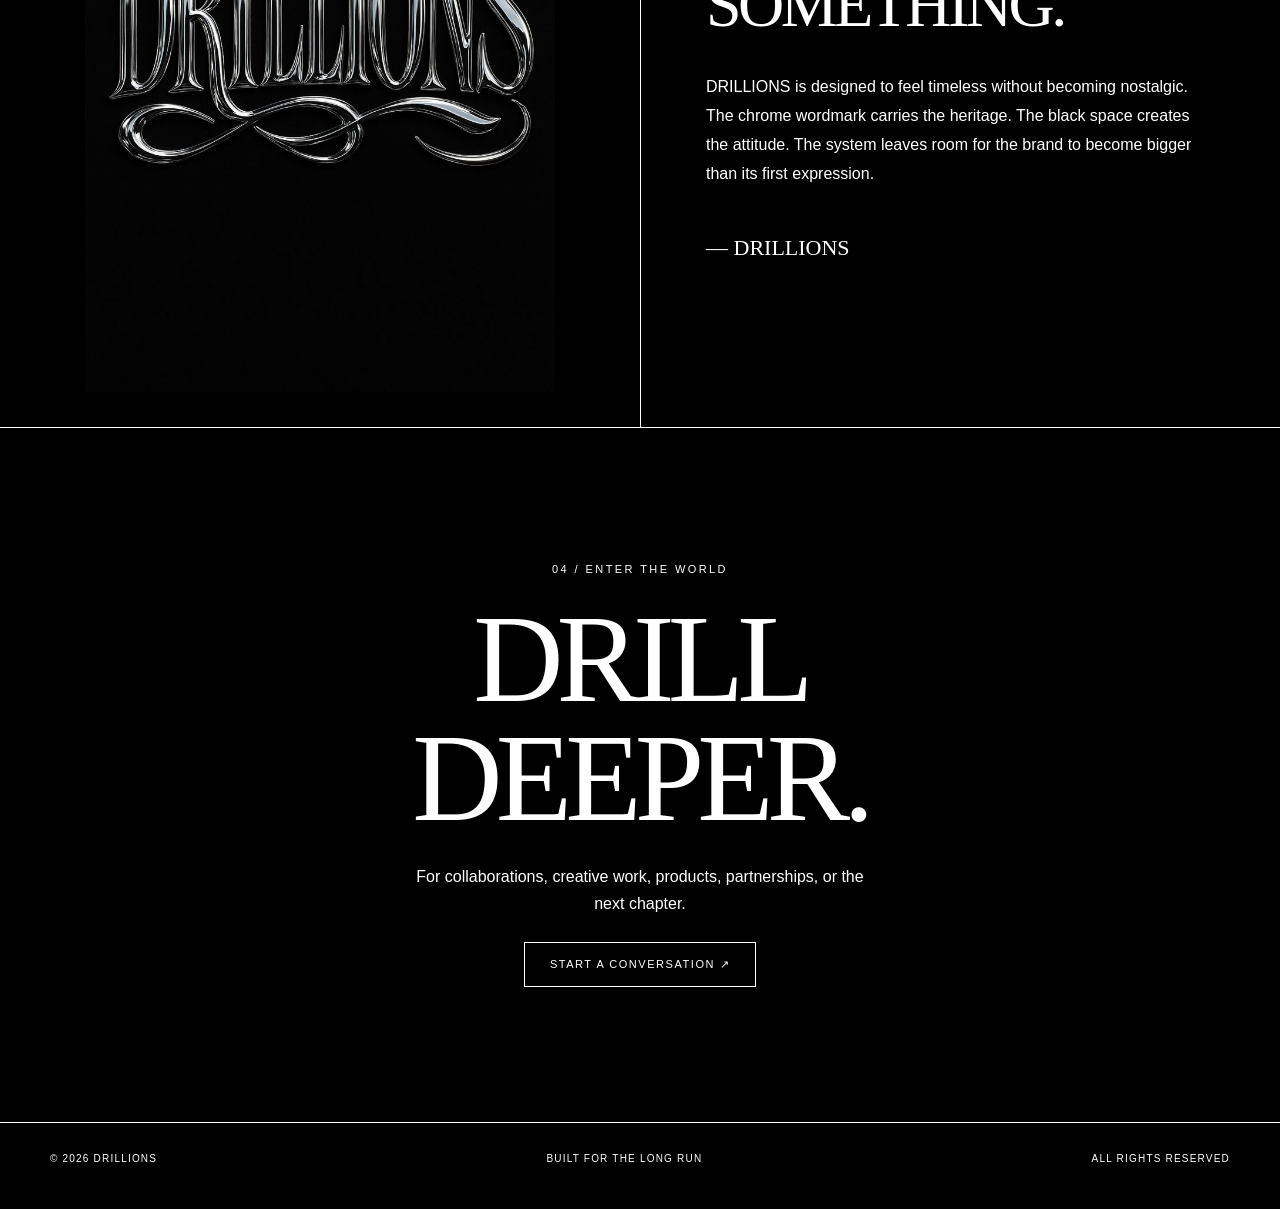
==== commit 6266e8e3: "Add Clothing Expo button to navigation Added a new Clothing Expo button to the navigation links and " ====
--- a/index.html
+++ b/index.html
@@ -1,30 +1,22 @@
 
 <!DOCTYPE html>
 <html lang="en">
-
 <head>
   <meta charset="UTF-8">
   <meta name="viewport" content="width=device-width, initial-scale=1">
-
   <title>DRILLIONS — The Brand</title>
 
   <style>
-
     /* GENERAL */
-
     :root {
       --bg: #000;
       --fg: #fff;
       --max: 1180px;
     }
 
-    * {
-      box-sizing: border-box;
-    }
-
-    html {
-      scroll-behavior: smooth;
-    }
+    * { box-sizing: border-box; }
+
+    html { scroll-behavior: smooth; }
 
     body {
       margin: 0;
@@ -50,7 +42,6 @@
     }
 
     /* NAVIGATION */
-
     .nav {
       position: fixed;
       inset: 0 0 auto;
@@ -85,8 +76,23 @@
       opacity: 1;
     }
 
+    /* NEW CLOTHING EXPO BUTTON */
+    .navlinks .expo-link {
+      display: inline-block;
+      padding: 10px 15px;
+      border: 1px solid #fff;
+      color: #fff;
+      opacity: 1;
+      transition: background .25s ease, color .25s ease;
+    }
+
+    .navlinks .expo-link:hover,
+    .navlinks .expo-link:focus-visible {
+      background: #fff;
+      color: #000;
+    }
+
     /* FLOATING TOP-RIGHT LOGO */
-
     .brand-logo {
       margin-left: auto;
       display: flex;
@@ -116,13 +122,8 @@
     }
 
     @keyframes logoFloat {
-      0%, 100% {
-        transform: translateY(0);
-      }
-
-      50% {
-        transform: translateY(-3px);
-      }
+      0%, 100% { transform: translateY(0); }
+      50% { transform: translateY(-3px); }
     }
 
     .menu {
@@ -135,7 +136,6 @@
     }
 
     /* HERO */
-
     .hero {
       min-height: 100svh;
       display: flex;
@@ -178,7 +178,6 @@
     }
 
     /* MOVING BRAND TEXT */
-
     .marquee {
       overflow: hidden;
       white-space: nowrap;
@@ -200,13 +199,10 @@
     }
 
     @keyframes marquee {
-      to {
-        transform: translateX(-50%);
-      }
+      to { transform: translateX(-50%); }
     }
 
     /* SECTION LABELS */
-
     .eyebrow {
       font-size: 11px;
       letter-spacing: .22em;
@@ -215,7 +211,6 @@
     }
 
     /* IDENTITY */
-
     .intro {
       padding: 130px 0;
     }
@@ -253,7 +248,6 @@
     }
 
     /* MANIFESTO */
-
     .manifesto {
       padding: 0 0 130px;
     }
@@ -265,12 +259,9 @@
       letter-spacing: -.04em;
     }
 
-    .manifesto em {
-      color: #fff;
-    }
+    .manifesto em { color: #fff; }
 
     /* COLLECTIONS */
-
     .collections {
       padding: 100px 0;
       border-top: 1px solid #fff;
@@ -342,7 +333,6 @@
     }
 
     /* BRAND STORY */
-
     .story {
       display: grid;
       grid-template-columns: 1fr 1fr;
@@ -389,7 +379,6 @@
     }
 
     /* CONTACT */
-
     .contact {
       text-align: center;
       padding: 135px 0;
@@ -422,7 +411,6 @@
     }
 
     /* FOOTER */
-
     footer {
       border-top: 1px solid #fff;
       padding: 30px 0 45px;
@@ -437,9 +425,7 @@
     }
 
     /* MOBILE */
-
     @media (max-width: 800px) {
-
       .container {
         width: min(100% - 30px, var(--max));
       }
@@ -538,14 +524,12 @@
         animation: none;
       }
     }
-
   </style>
 </head>
 
 <body>
 
   <!-- NAVIGATION -->
-
   <nav class="nav" id="nav">
     <div class="container nav-inner">
 
@@ -554,6 +538,7 @@
         <a href="#collections">Collections</a>
         <a href="#story">Story</a>
         <a href="#contact">Contact</a>
+        <a href="expo/index.html" class="expo-link">Clothing Expo</a>
       </div>
 
       <a href="#top" class="brand-logo"
@@ -579,17 +564,14 @@
   </nav>
 
   <!-- MAIN LOGO -->
-
   <header class="hero" id="top">
 
     <div class="container hero-content">
-
       <img
-       src="drillions.jpg"
+        src="drillions.jpg"
         alt="DRILLIONS"
         class="hero-logo"
       >
-
     </div>
 
     <div class="container hero-bottom">
@@ -601,7 +583,6 @@
   </header>
 
   <!-- MOVING TEXT -->
-
   <div class="marquee" aria-hidden="true">
     <div class="track">
       <span>
@@ -618,7 +599,6 @@
   <main>
 
     <!-- IDENTITY -->
-
     <section class="intro" id="identity">
       <div class="container intro-grid">
 
@@ -649,7 +629,6 @@
     </section>
 
     <!-- MANIFESTO -->
-
     <section class="manifesto">
       <div class="container">
         <p>
@@ -663,7 +642,6 @@
     </section>
 
     <!-- COLLECTIONS -->
-
     <section class="collections" id="collections">
       <div class="container">
 
@@ -731,7 +709,6 @@
     </section>
 
     <!-- STORY -->
-
     <section class="story" id="story">
 
       <div class="story-image">
@@ -773,7 +750,6 @@
     </section>
 
     <!-- CONTACT -->
-
     <section class="contact" id="contact">
       <div class="container">
 
@@ -793,7 +769,7 @@
         </p>
 
         <a
-          href="mailto:hello@drillions.com"
+          href="mailto:jonesenterprises44@gmail.com"
           class="button"
         >
           Start a conversation ↗
@@ -805,7 +781,6 @@
   </main>
 
   <!-- FOOTER -->
-
   <footer>
     <div class="container footer">
 
@@ -821,9 +796,7 @@
   </footer>
 
   <!-- JAVASCRIPT -->
-
   <script>
-
     const nav = document.getElementById("nav");
 
     const menuButton =
@@ -833,7 +806,6 @@
       document.getElementById("navLinks");
 
     // Navbar scrolling
-
     function updateNav() {
       nav.classList.toggle(
         "scrolled",
@@ -850,9 +822,7 @@
     updateNav();
 
     // Mobile menu
-
     menuButton.addEventListener("click", () => {
-
       const isOpen =
         navLinks.classList.toggle("open");
 
@@ -860,31 +830,23 @@
         "aria-expanded",
         String(isOpen)
       );
-
     });
 
     // Close mobile menu after clicking link
-
     navLinks.querySelectorAll("a").forEach(link => {
-
       link.addEventListener("click", () => {
-
         navLinks.classList.remove("open");
 
         menuButton.setAttribute(
           "aria-expanded",
           "false"
         );
-
       });
-
     });
 
     // Copyright year
-
     document.getElementById("year").textContent =
       new Date().getFullYear();
-
   </script>
 
 </body>
